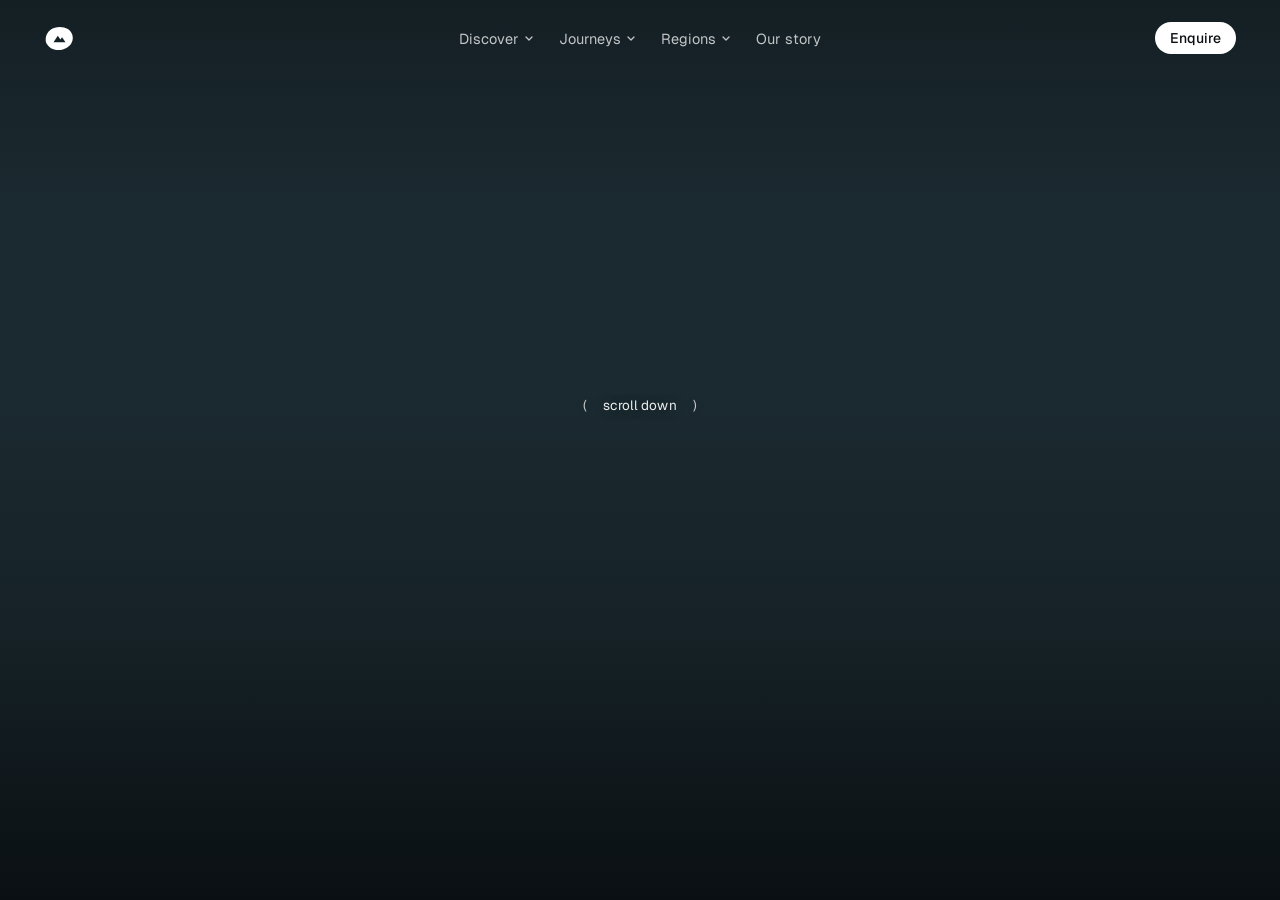
==== index.html @ 32e20124 "feat: add standalone Halden hero section index.html" ====
<!DOCTYPE html>
<html lang="en">
<head>
  <meta charset="UTF-8">
  <meta name="viewport" content="width=device-width, initial-scale=1.0">
  <title>Halden — Expeditions to the edge</title>
  <link rel="preconnect" href="https://fonts.googleapis.com">
  <link rel="preconnect" href="https://fonts.gstatic.com" crossorigin>
  <link href="https://fonts.googleapis.com/css2?family=Geist:wght@400;500&display=swap" rel="stylesheet">
  <style>
    /* CSS Custom Properties */
    :root {
      --ink: #0b1013;
      --panel: rgba(14, 19, 23, 0.84);
      --line: rgba(255, 255, 255, 0.08);
      --hover: rgba(255, 255, 255, 0.065);
      --text: #ffffff;
      --soft: rgba(255, 255, 255, 0.74);
      --muted: rgba(255, 255, 255, 0.60);
      --ease: cubic-bezier(0.22, 1, 0.36, 1);
      --morph: 0.5s;
    }

    /* Reset */
    * {
      box-sizing: border-box;
    }
    html, body {
      margin: 0;
      padding: 0;
      background: var(--ink);
      color: var(--text);
      font-family: "Geist", "Inter", system-ui, sans-serif;
      -webkit-font-smoothing: antialiased;
    }
    a {
      color: inherit;
      text-decoration: none;
    }
    button {
      background: none;
      border: none;
      padding: 0;
      font: inherit;
      color: inherit;
      cursor: pointer;
    }
    img {
      display: block;
    }
    ul {
      list-style: none;
      margin: 0;
      padding: 0;
    }

    :focus-visible {
      outline: 2px solid #fff;
      outline-offset: 3px;
      border-radius: 6px;
    }

    /* Hero Section */
    .hero {
      position: relative;
      height: 100vh;
      height: 100svh;
      min-height: 560px;
      overflow: hidden;
      isolation: isolate;
    }

    .hero-bg {
      position: absolute;
      inset: 0;
      z-index: -2;
      background: #1b2a30 url("https://d8j0ntlcm91z4.cloudfront.net/user_38xzZboKViGWJOttwIXH07lWA1P/hf_20260928_144652_9eaf1d6a-3e8d-4460-bd5b-0ec7221685a0.png") center 45% / cover no-repeat;
      animation: heroIn 2.4s var(--ease) both;
    }

    @keyframes heroIn {
      from {
        transform: scale(1.08);
        filter: brightness(0.6);
      }
      to {
        transform: scale(1);
        filter: brightness(1);
      }
    }

    .hero::after {
      content: "";
      position: absolute;
      inset: 0;
      z-index: -1;
      pointer-events: none;
      background: 
        linear-gradient(to bottom, rgba(6,10,12,0.35) 0%, rgba(6,10,12,0) 22%),
        linear-gradient(to top, rgba(6,9,11,0.8) 0%, rgba(6,9,11,0.25) 30%, rgba(6,9,11,0) 55%);
    }

    .scroll-cue {
      position: absolute;
      left: 50%;
      top: 44%;
      transform: translateX(-50%);
      display: flex;
      align-items: center;
      gap: 16px;
      font-size: 13.5px;
      letter-spacing: 0.01em;
      color: rgba(255, 255, 255, 0.92);
      text-shadow: 0 1px 12px rgba(0, 0, 0, 0.35);
      animation: fadeUp 1s var(--ease) 0.9s both;
    }

    .scroll-cue span:first-child,
    .scroll-cue span:last-child {
      opacity: 0.8;
    }

    @keyframes fadeUp {
      from {
        opacity: 0;
        transform: translate(-50%, 10px);
      }
      to {
        opacity: 1;
        transform: translate(-50%, 0);
      }
    }

    /* Header Bar */
    .header {
      position: absolute;
      top: 0;
      left: 0;
      right: 0;
      z-index: 20;
    }

    .bar {
      height: 76px;
      padding: 0 clamp(20px, 3.4vw, 52px);
      display: grid;
      grid-template-columns: 1fr auto 1fr;
      align-items: center;
    }

    .logo {
      width: 30px;
      height: 26px;
      display: inline-flex;
      align-items: center;
      justify-content: center;
      justify-self: start;
      animation: fadeDown 0.9s var(--ease) 0.35s backwards;
    }

    .desktop-nav {
      animation: fadeIn 0.9s ease 0.45s backwards;
    }

    .actions {
      justify-self: end;
      display: flex;
      align-items: center;
      gap: 10px;
      animation: fadeDown 0.9s var(--ease) 0.55s backwards;
    }

    @keyframes fadeDown {
      from {
        opacity: 0;
        transform: translateY(-8px);
      }
      to {
        opacity: 1;
        transform: translateY(0);
      }
    }

    @keyframes fadeIn {
      from {
        opacity: 0;
      }
      to {
        opacity: 1;
      }
    }

    /* Nav Links */
    .links {
      display: flex;
      align-items: center;
      gap: 26px;
    }

    .trigger,
    .plain-link {
      display: inline-flex;
      align-items: center;
      gap: 6px;
      padding: 8px 0;
      font-size: 14.5px;
      color: var(--soft);
      transition: color 0.25s ease;
    }

    .trigger:hover,
    .trigger[aria-expanded="true"],
    .plain-link:hover {
      color: #fff;
    }

    .chevron {
      display: inline-block;
      width: 8px;
      height: 5px;
      transition: transform 0.35s var(--ease);
    }

    .trigger[aria-expanded="true"] .chevron {
      transform: rotate(180deg);
    }

    .cta {
      display: inline-flex;
      align-items: center;
      justify-content: center;
      height: 32px;
      padding: 0 15px;
      border-radius: 999px;
      background: #fff;
      color: #0b0f12;
      font-size: 14px;
      font-weight: 500;
      transition: background 0.25s ease, transform 0.25s ease;
    }

    .cta:hover {
      background: #e9eef0;
      transform: translateY(-1px);
    }

    /* Morphing Dropdown Container */
    .dd {
      --x: 0px;
      --w: 400px;
      --h: 300px;
      --s: 0.97;
      position: absolute;
      top: 64px;
      left: 0;
      width: var(--w);
      height: var(--h);
      transform: translateX(var(--x)) scale(var(--s));
      transform-origin: 50% 0;
      opacity: 0;
      pointer-events: none;
      border-radius: 16px;
      background: var(--panel);
      border: 1px solid var(--line);
      box-shadow: 0 30px 70px -25px rgba(0,0,0,0.65), 0 2px 10px rgba(0,0,0,0.2);
      backdrop-filter: blur(22px) saturate(140%);
      -webkit-backdrop-filter: blur(22px) saturate(140%);
      overflow: hidden;
      transition: transform var(--morph) var(--ease), width var(--morph) var(--ease), height var(--morph) var(--ease), opacity 0.3s ease;
    }

    .dd.open {
      --s: 1;
      opacity: 1;
      pointer-events: auto;
    }

    .dd.instant {
      transition: opacity 0.3s ease, transform var(--morph) var(--ease);
    }

    .dd.instant.snap {
      transition: none !important;
    }

    /* Content Panels */
    .panel {
      position: absolute;
      top: 0;
      left: 0;
      opacity: 0;
      visibility: hidden;
      filter: blur(8px);
      transform: translateX(0);
      transition: opacity 0.26s ease, transform var(--morph) var(--ease), filter 0.4s ease, visibility 0s linear var(--morph);
    }

    .panel[data-state="exit-left"] {
      transform: translateX(-56px);
    }

    .panel[data-state="exit-right"] {
      transform: translateX(56px);
    }

    .panel[data-state="active"] {
      opacity: 1;
      visibility: visible;
      filter: blur(0);
      transform: translateX(0);
      transition: opacity 0.36s ease 0.06s, transform var(--morph) var(--ease), filter 0.45s ease 0.04s, visibility 0s;
    }

    .panel.snap {
      transition: none !important;
    }

    /* Panel A: Discover */
    #p-discover {
      width: 664px;
      height: 358px;
      display: grid;
      grid-template-columns: 236px 1fr;
    }

    .d-list {
      display: flex;
      flex-direction: column;
      padding: 8px;
      gap: 2px;
    }

    .d-item {
      flex: 1;
      display: flex;
      flex-direction: column;
      justify-content: center;
      padding: 0 12px;
      border-radius: 10px;
      transition: background 0.3s ease;
    }

    .d-item.is-active {
      background: var(--hover);
    }

    .d-item strong {
      display: block;
      font-size: 15px;
      font-weight: 500;
      margin-bottom: 4px;
      color: #fff;
    }

    .d-item span {
      display: block;
      font-size: 13px;
      line-height: 1.42;
      color: var(--muted);
    }

    .d-media {
      position: relative;
      overflow: hidden;
      border-radius: 0 15px 15px 0;
    }

    .d-media::before {
      content: "";
      position: absolute;
      top: 0;
      bottom: 0;
      left: 0;
      width: 70px;
      background: linear-gradient(to right, rgba(14,19,23,0.55), rgba(14,19,23,0));
      z-index: 2;
      pointer-events: none;
    }

    .d-media img {
      position: absolute;
      inset: 0;
      width: 100%;
      height: 100%;
      object-fit: cover;
      opacity: 0;
      transform: scale(1.06);
      filter: blur(10px);
      transition: opacity 0.6s ease, transform 0.9s var(--ease), filter 0.6s ease;
    }

    .d-media img.is-active {
      opacity: 1;
      transform: scale(1);
      filter: blur(0);
      z-index: 1;
    }

    /* Panel B: Journeys */
    #p-journeys {
      width: 446px;
      height: 308px;
      padding: 7px;
      display: grid;
      grid-template-columns: 1fr 1fr;
      gap: 7px;
    }

    .card {
      position: relative;
      overflow: hidden;
      border-radius: 10px;
      display: flex;
      flex-direction: column;
      justify-content: flex-end;
      padding: 14px;
      isolation: isolate;
    }

    .card-img {
      position: absolute;
      inset: 0;
      width: 100%;
      height: 100%;
      object-fit: cover;
      z-index: -2;
      transition: transform 0.9s var(--ease), filter 0.5s ease;
    }

    .card:hover .card-img,
    .card:focus-visible .card-img {
      transform: scale(1.05);
      filter: brightness(1.08);
    }

    .card::after {
      content: "";
      position: absolute;
      inset: 0;
      z-index: -1;
      background: linear-gradient(to top, rgba(8,11,13,0.88) 0%, rgba(8,11,13,0.35) 38%, rgba(8,11,13,0) 60%);
    }

    .card strong {
      display: block;
      font-size: 15.5px;
      font-weight: 500;
      margin-bottom: 5px;
      color: #fff;
    }

    .card span {
      display: block;
      font-size: 13px;
      line-height: 1.42;
      color: var(--muted);
    }

    /* Panel C: Regions */
    #p-regions {
      width: 232px;
      height: 218px;
      padding: 8px;
      display: flex;
      flex-direction: column;
      gap: 2px;
    }

    .r-link {
      flex: 1;
      display: flex;
      align-items: center;
      padding: 0 12px;
      border-radius: 9px;
      font-size: 15px;
      color: #fff;
      transition: background 0.25s ease;
    }

    .r-link:hover,
    .r-link:focus-visible {
      background: var(--hover);
    }

    /* Mobile Menu Button & Sheet */
    .menu-btn {
      display: none;
      align-items: center;
      justify-content: center;
      width: 36px;
      height: 32px;
      border-radius: 999px;
      background: rgba(255, 255, 255, 0.12);
      backdrop-filter: blur(10px);
      -webkit-backdrop-filter: blur(10px);
    }

    .sheet {
      display: none;
      position: absolute;
      top: 68px;
      left: 12px;
      right: 12px;
      padding: 10px;
      border-radius: 16px;
      background: var(--panel);
      border: 1px solid var(--line);
      backdrop-filter: blur(22px) saturate(140%);
      -webkit-backdrop-filter: blur(22px) saturate(140%);
      max-height: calc(100svh - 90px);
      overflow: auto;
      opacity: 0;
      visibility: hidden;
      transform: translateY(-6px) scale(0.98);
      transform-origin: 50% 0;
      transition: opacity 0.3s ease, transform 0.45s var(--ease), visibility 0s linear 0.45s;
    }

    .sheet.open {
      opacity: 1;
      visibility: visible;
      transform: none;
      transition: opacity 0.3s ease, transform 0.45s var(--ease), visibility 0s;
    }

    .sheet h3 {
      font-size: 12px;
      font-weight: 500;
      letter-spacing: 0.06em;
      text-transform: uppercase;
      color: var(--muted);
      margin: 10px 12px 6px;
    }

    .sheet a {
      display: block;
      padding: 10px 12px;
      border-radius: 9px;
      font-size: 15px;
      color: #fff;
      transition: background 0.25s ease;
    }

    .sheet a:hover,
    .sheet a:focus-visible {
      background: var(--hover);
    }

    /* Responsive Rules */
    @media (max-width: 860px) {
      .bar {
        grid-template-columns: 1fr auto;
      }
      .desktop-nav {
        display: none;
      }
      .menu-btn {
        display: inline-flex;
      }
      .sheet {
        display: block;
      }
    }

    /* Reduced Motion */
    @media (prefers-reduced-motion: reduce) {
      :root {
        --morph: 0.01s;
      }
      *, ::before, ::after {
        animation-duration: 0.01s !important;
        animation-delay: 0s !important;
        transition-duration: 0.01s !important;
        transition-delay: 0s !important;
      }
      .panel,
      .d-media img {
        filter: none !important;
      }
    }
  </style>
</head>
<body>
  <section class="hero" aria-label="Halden expeditions">
    <div class="hero-bg" role="img" aria-label="A turquoise glacial river winding through a volcanic valley toward snow-capped mountains"></div>
    <div class="scroll-cue" aria-hidden="true">
      <span>(</span><span>scroll down</span><span>)</span>
    </div>

    <header class="header" id="header">
      <div class="bar">
        <a class="logo" href="#" aria-label="Halden home">
          <svg width="30" height="26" viewBox="0 0 30 26" fill="none" xmlns="http://www.w3.org/2000/svg">
            <path fill-rule="evenodd" clip-rule="evenodd" d="M3.2 19.6C.4 15.8 1.3 8.6 6.6 4.7 11.3 1.2 18.9.9 23.9 4.1c4.7 3 6.3 9 3.6 13.9-2.9 5.3-9.4 7.7-15.4 7-3.8-.4-6.9-2.4-8.9-5.4ZM9.5 17.2l4.3-6.4 2.6 3.6 1.7-2.2 3.4 5z" fill="#ffffff"/>
          </svg>
        </a>

        <nav class="desktop-nav" id="nav" aria-label="Main">
          <ul class="links">
            <li>
              <button class="trigger" data-menu="discover" aria-expanded="false">
                Discover
                <svg class="chevron" width="8" height="5" viewBox="0 0 8 5" aria-hidden="true">
                  <path d="M1 1l3 3 3-3" stroke="currentColor" stroke-width="1.3" stroke-linecap="round" stroke-linejoin="round" fill="none"/>
                </svg>
              </button>
            </li>
            <li>
              <button class="trigger" data-menu="journeys" aria-expanded="false">
                Journeys
                <svg class="chevron" width="8" height="5" viewBox="0 0 8 5" aria-hidden="true">
                  <path d="M1 1l3 3 3-3" stroke="currentColor" stroke-width="1.3" stroke-linecap="round" stroke-linejoin="round" fill="none"/>
                </svg>
              </button>
            </li>
            <li>
              <button class="trigger" data-menu="regions" aria-expanded="false">
                Regions
                <svg class="chevron" width="8" height="5" viewBox="0 0 8 5" aria-hidden="true">
                  <path d="M1 1l3 3 3-3" stroke="currentColor" stroke-width="1.3" stroke-linecap="round" stroke-linejoin="round" fill="none"/>
                </svg>
              </button>
            </li>
            <li>
              <a class="plain-link" id="story-link" href="#story">Our story</a>
            </li>
          </ul>

          <!-- Morphing Dropdown Container -->
          <div class="dd" id="dd">
            <!-- Panel A: Discover -->
            <div class="panel" id="p-discover" data-panel="discover">
              <div class="d-list">
                <a class="d-item is-active" href="#glaciers" data-img="0">
                  <strong>Glaciers</strong>
                  <span>Ancient ice fields carved into blue crevasses.</span>
                </a>
                <a class="d-item" href="#volcanoes" data-img="1">
                  <strong>Volcanoes</strong>
                  <span>Walk the rim where the earth is still forming.</span>
                </a>
                <a class="d-item" href="#dunes" data-img="2">
                  <strong>Dunes</strong>
                  <span>Sand seas shaped by wind and long shadows.</span>
                </a>
                <a class="d-item" href="#islands" data-img="3">
                  <strong>Islands</strong>
                  <span>Remote shores where the ocean sets the pace.</span>
                </a>
              </div>
              <div class="d-media" aria-hidden="true">
                <img class="is-active" src="https://d8j0ntlcm91z4.cloudfront.net/user_38xzZboKViGWJOttwIXH07lWA1P/hf_20260928_051509_384c49d8-b37c-49a7-9180-a06ad914ec24.png" alt="">
                <img src="https://d8j0ntlcm91z4.cloudfront.net/user_38xzZboKViGWJOttwIXH07lWA1P/hf_20260928_051509_bf51abc3-090e-459f-8066-8f0cdd0c36b9.png" alt="">
                <img src="https://d8j0ntlcm91z4.cloudfront.net/user_38xzZboKViGWJOttwIXH07lWA1P/hf_20260928_051509_c4fa86ad-842a-41c9-8cff-a70068ac1aa3.png" alt="">
                <img src="https://d8j0ntlcm91z4.cloudfront.net/user_38xzZboKViGWJOttwIXH07lWA1P/hf_20260928_051511_ab19ff38-a140-442d-b2e7-82e3431bf3b6.png" alt="">
              </div>
            </div>

            <!-- Panel B: Journeys -->
            <div class="panel" id="p-journeys" data-panel="journeys">
              <a class="card" href="#treks">
                <img class="card-img" src="https://d8j0ntlcm91z4.cloudfront.net/user_38xzZboKViGWJOttwIXH07lWA1P/hf_20260928_051510_400ed870-8ffb-4030-b267-2b003780a5e3.png" alt="">
                <strong>Small Group Treks</strong>
                <span>Six travellers, one guide, no crowds.</span>
              </a>
              <a class="card" href="#solo">
                <img class="card-img" src="https://d8j0ntlcm91z4.cloudfront.net/user_38xzZboKViGWJOttwIXH07lWA1P/hf_20260928_051510_3d88d3aa-ac8a-4e80-b70b-0da5523138cf.png" alt="">
                <strong>Solo Expeditions</strong>
                <span>Planned end to end around your pace.</span>
              </a>
            </div>

            <!-- Panel C: Regions -->
            <div class="panel" id="p-regions" data-panel="regions">
              <a class="r-link" href="#nordics">The Nordics</a>
              <a class="r-link" href="#patagonia">Patagonia</a>
              <a class="r-link" href="#himalaya">Himalaya</a>
              <a class="r-link" href="#oceania">Oceania</a>
            </div>
          </div>
        </nav>

        <div class="actions">
          <a class="cta" href="#contact">Enquire</a>
          <button class="menu-btn" id="menu-btn" aria-label="Open menu" aria-expanded="false">
            <svg width="16" height="16" viewBox="0 0 16 16" fill="none" aria-hidden="true">
              <path d="M2 5.5h12M2 10.5h12" stroke="#ffffff" stroke-width="1.5" stroke-linecap="round"/>
            </svg>
          </button>
        </div>
      </div>

      <!-- Mobile Sheet -->
      <div class="sheet" id="sheet">
        <h3>Discover</h3>
        <a href="#glaciers">Glaciers</a>
        <a href="#volcanoes">Volcanoes</a>
        <a href="#dunes">Dunes</a>
        <a href="#islands">Islands</a>

        <h3>Journeys</h3>
        <a href="#treks">Small Group Treks</a>
        <a href="#solo">Solo Expeditions</a>

        <h3>Regions</h3>
        <a href="#nordics">The Nordics</a>
        <a href="#patagonia">Patagonia</a>
        <a href="#himalaya">Himalaya</a>
        <a href="#oceania">Oceania</a>

        <h3>Halden</h3>
        <a href="#story">Our story</a>
      </div>
    </header>
  </section>

  <script>
    (() => {
      const MENUS = ['discover', 'journeys', 'regions'];
      const PAD = 20;

      const header = document.getElementById('header');
      const nav = document.getElementById('nav');
      const dd = document.getElementById('dd');
      const storyLink = document.getElementById('story-link');
      const menuBtn = document.getElementById('menu-btn');
      const sheet = document.getElementById('sheet');
      const triggers = Array.from(document.querySelectorAll('.trigger'));
      const panels = Array.from(document.querySelectorAll('.panel'));

      let current = null;
      let closeTimer = null;

      function place(id) {
        const panel = document.getElementById('p-' + id);
        const trigger = document.querySelector('[data-menu="' + id + '"]');
        if (!panel || !trigger) return;

        const panelWidth = panel.offsetWidth;
        const panelHeight = panel.offsetHeight;

        const triggerRect = trigger.getBoundingClientRect();
        const headerRect = header.getBoundingClientRect();

        const rawX = triggerRect.left - PAD;
        const clampedX = Math.max(headerRect.left + 12, Math.min(rawX, headerRect.right - panelWidth - 12));
        const offsetParentLeft = (dd.offsetParent || header).getBoundingClientRect().left;
        const finalX = clampedX - offsetParentLeft;

        dd.style.setProperty('--x', `${finalX}px`);
        dd.style.setProperty('--w', `${panelWidth}px`);
        dd.style.setProperty('--h', `${panelHeight}px`);
      }

      function open(id) {
        clearTimeout(closeTimer);
        if (id === current) return;

        const newIndex = MENUS.indexOf(id);
        const newPanel = document.getElementById('p-' + id);
        const newTrigger = document.querySelector('[data-menu="' + id + '"]');

        if (!newPanel || !newTrigger) return;

        if (current === null) {
          // FIRST OPEN
          dd.classList.add('instant', 'snap');
          panels.forEach(p => {
            p.classList.add('snap');
            p.removeAttribute('data-state');
          });
          place(id);
          void dd.offsetWidth; // force reflow
          dd.classList.remove('snap');
          panels.forEach(p => p.classList.remove('snap'));
          dd.classList.add('open');
          requestAnimationFrame(() => {
            dd.classList.remove('instant');
          });
        } else {
          // SWITCH
          const currentIndex = MENUS.indexOf(current);
          const dir = newIndex > currentIndex ? 1 : -1;
          const oldPanel = document.getElementById('p-' + current);

          if (oldPanel) {
            oldPanel.setAttribute('data-state', dir > 0 ? 'exit-left' : 'exit-right');
          }

          newPanel.classList.add('snap');
          newPanel.setAttribute('data-state', dir > 0 ? 'exit-right' : 'exit-left');
          void newPanel.offsetWidth; // force reflow
          newPanel.classList.remove('snap');
          place(id);
        }

        newPanel.setAttribute('data-state', 'active');
        triggers.forEach(t => {
          t.setAttribute('aria-expanded', t === newTrigger ? 'true' : 'false');
        });
        current = id;
      }

      function close() {
        dd.classList.remove('open');
        if (current) {
          const currentPanel = document.getElementById('p-' + current);
          if (currentPanel) {
            currentPanel.removeAttribute('data-state');
          }
        }
        triggers.forEach(t => t.setAttribute('aria-expanded', 'false'));
        current = null;
      }

      function scheduleClose(ms = 140) {
        clearTimeout(closeTimer);
        closeTimer = setTimeout(close, ms);
      }

      // Desktop Nav Events
      triggers.forEach(trigger => {
        const menu = trigger.getAttribute('data-menu');
        trigger.addEventListener('pointerenter', (e) => {
          if (e.pointerType === 'mouse') open(menu);
        });
        trigger.addEventListener('click', () => {
          if (current === menu) {
            close();
          } else {
            open(menu);
          }
        });
      });

      if (storyLink) {
        storyLink.addEventListener('pointerenter', (e) => {
          if (e.pointerType === 'mouse') scheduleClose(60);
        });
      }

      if (nav) {
        nav.addEventListener('pointerenter', () => {
          clearTimeout(closeTimer);
        });
        nav.addEventListener('pointerleave', (e) => {
          if (e.pointerType === 'mouse') scheduleClose(140);
        });
        nav.addEventListener('focusout', (e) => {
          if (!nav.contains(e.relatedTarget)) {
            scheduleClose(0);
          }
        });
      }

      document.addEventListener('keydown', (e) => {
        if (e.key === 'Escape') {
          if (current) {
            const activeTrigger = document.querySelector('[data-menu="' + current + '"]');
            close();
            if (activeTrigger) activeTrigger.focus();
          }
          if (sheet && sheet.classList.contains('open')) {
            sheet.classList.remove('open');
            if (menuBtn) menuBtn.setAttribute('aria-expanded', 'false');
          }
        }
      });

      document.addEventListener('pointerdown', (e) => {
        if (nav && !nav.contains(e.target) && menuBtn && !menuBtn.contains(e.target)) {
          close();
        }
      });

      window.addEventListener('resize', () => {
        if (current) place(current);
      });

      // Panel A: Discover preview image switching
      const dItems = document.querySelectorAll('.d-item');
      const dImgs = document.querySelectorAll('.d-media img');
      dItems.forEach(item => {
        const activate = () => {
          const imgIdx = item.getAttribute('data-img');
          dItems.forEach(i => i.classList.toggle('is-active', i === item));
          dImgs.forEach((img, idx) => img.classList.toggle('is-active', idx.toString() === imgIdx));
        };
        item.addEventListener('pointerenter', activate);
        item.addEventListener('focus', activate);
      });

      // Mobile sheet behavior
      if (menuBtn && sheet) {
        menuBtn.addEventListener('click', () => {
          const isOpen = sheet.classList.toggle('open');
          menuBtn.setAttribute('aria-expanded', isOpen ? 'true' : 'false');
        });

        sheet.querySelectorAll('a').forEach(link => {
          link.addEventListener('click', () => {
            sheet.classList.remove('open');
            menuBtn.setAttribute('aria-expanded', 'false');
          });
        });
      }
    })();
  </script>
</body>
</html>
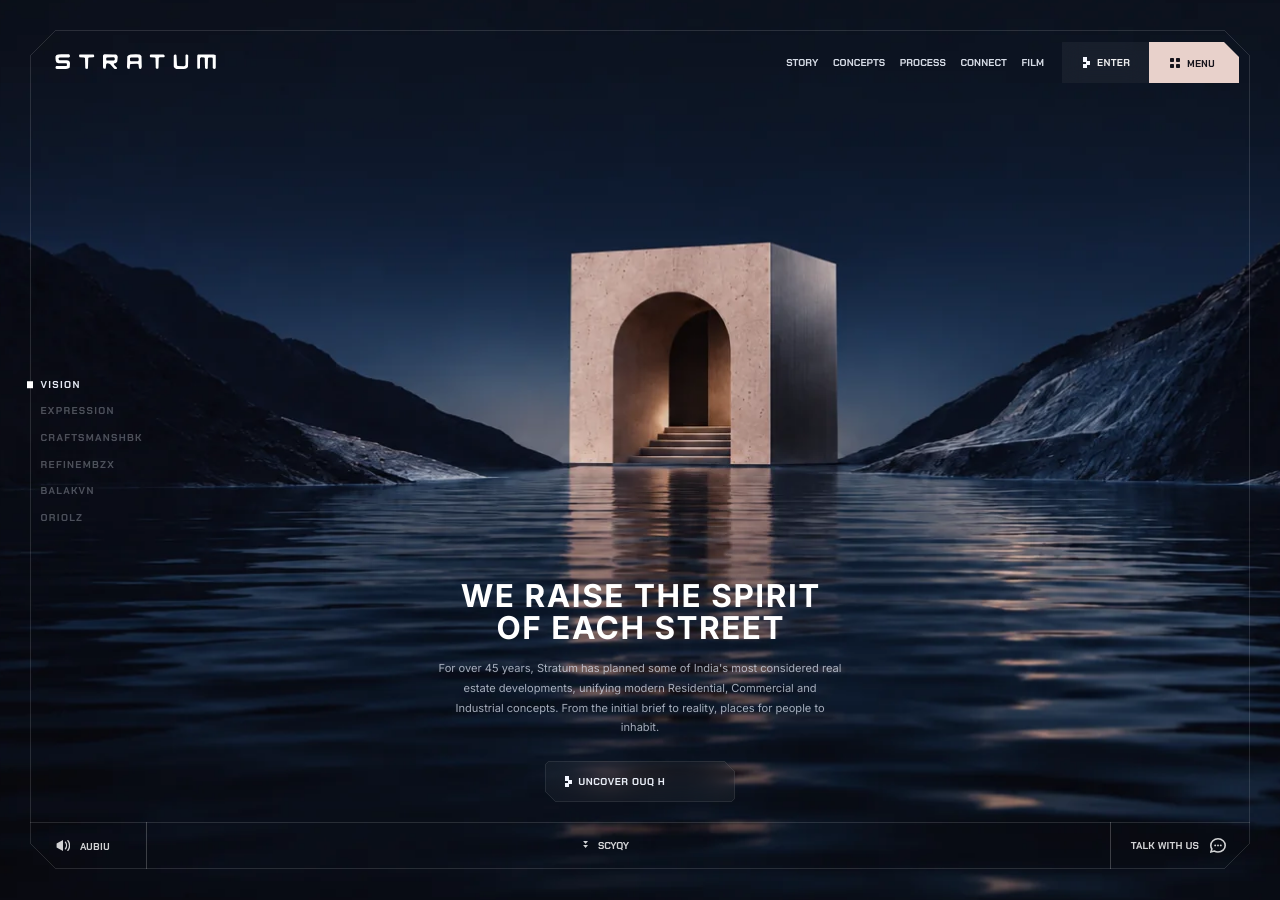
==== commit db679a7f: "feat: recreate Stratum real-estate hero page with exact assets and byte-for-byte index.html" ====
--- a/index.html
+++ b/index.html
@@ -1,910 +1,765 @@
 <!DOCTYPE html>
 <html lang="en">
 <head>
-  <meta charset="UTF-8">
-  <meta name="viewport" content="width=device-width, initial-scale=1.0">
-  <title>Halden — Expeditions to the edge</title>
-  <link rel="preconnect" href="https://fonts.googleapis.com">
-  <link rel="preconnect" href="https://fonts.gstatic.com" crossorigin>
-  <link href="https://fonts.googleapis.com/css2?family=Geist:wght@400;500&display=swap" rel="stylesheet">
-  <style>
-    /* CSS Custom Properties */
-    :root {
-      --ink: #0b1013;
-      --panel: rgba(14, 19, 23, 0.84);
-      --line: rgba(255, 255, 255, 0.08);
-      --hover: rgba(255, 255, 255, 0.065);
-      --text: #ffffff;
-      --soft: rgba(255, 255, 255, 0.74);
-      --muted: rgba(255, 255, 255, 0.60);
-      --ease: cubic-bezier(0.22, 1, 0.36, 1);
-      --morph: 0.5s;
-    }
-
-    /* Reset */
-    * {
-      box-sizing: border-box;
-    }
-    html, body {
-      margin: 0;
-      padding: 0;
-      background: var(--ink);
-      color: var(--text);
-      font-family: "Geist", "Inter", system-ui, sans-serif;
-      -webkit-font-smoothing: antialiased;
-    }
-    a {
-      color: inherit;
-      text-decoration: none;
-    }
-    button {
-      background: none;
-      border: none;
-      padding: 0;
-      font: inherit;
-      color: inherit;
-      cursor: pointer;
-    }
-    img {
-      display: block;
-    }
-    ul {
-      list-style: none;
-      margin: 0;
-      padding: 0;
-    }
-
-    :focus-visible {
-      outline: 2px solid #fff;
-      outline-offset: 3px;
-      border-radius: 6px;
-    }
-
-    /* Hero Section */
-    .hero {
-      position: relative;
-      height: 100vh;
-      height: 100svh;
-      min-height: 560px;
-      overflow: hidden;
-      isolation: isolate;
-    }
-
-    .hero-bg {
-      position: absolute;
-      inset: 0;
-      z-index: -2;
-      background: #1b2a30 url("https://d8j0ntlcm91z4.cloudfront.net/user_38xzZboKViGWJOttwIXH07lWA1P/hf_20260928_144652_9eaf1d6a-3e8d-4460-bd5b-0ec7221685a0.png") center 45% / cover no-repeat;
-      animation: heroIn 2.4s var(--ease) both;
-    }
-
-    @keyframes heroIn {
-      from {
-        transform: scale(1.08);
-        filter: brightness(0.6);
-      }
-      to {
-        transform: scale(1);
-        filter: brightness(1);
-      }
-    }
-
-    .hero::after {
-      content: "";
-      position: absolute;
-      inset: 0;
-      z-index: -1;
-      pointer-events: none;
-      background: 
-        linear-gradient(to bottom, rgba(6,10,12,0.35) 0%, rgba(6,10,12,0) 22%),
-        linear-gradient(to top, rgba(6,9,11,0.8) 0%, rgba(6,9,11,0.25) 30%, rgba(6,9,11,0) 55%);
-    }
-
-    .scroll-cue {
-      position: absolute;
-      left: 50%;
-      top: 44%;
-      transform: translateX(-50%);
-      display: flex;
-      align-items: center;
-      gap: 16px;
-      font-size: 13.5px;
-      letter-spacing: 0.01em;
-      color: rgba(255, 255, 255, 0.92);
-      text-shadow: 0 1px 12px rgba(0, 0, 0, 0.35);
-      animation: fadeUp 1s var(--ease) 0.9s both;
-    }
-
-    .scroll-cue span:first-child,
-    .scroll-cue span:last-child {
-      opacity: 0.8;
-    }
-
-    @keyframes fadeUp {
-      from {
-        opacity: 0;
-        transform: translate(-50%, 10px);
-      }
-      to {
-        opacity: 1;
-        transform: translate(-50%, 0);
-      }
-    }
-
-    /* Header Bar */
-    .header {
-      position: absolute;
-      top: 0;
-      left: 0;
-      right: 0;
-      z-index: 20;
-    }
-
-    .bar {
-      height: 76px;
-      padding: 0 clamp(20px, 3.4vw, 52px);
-      display: grid;
-      grid-template-columns: 1fr auto 1fr;
-      align-items: center;
-    }
-
-    .logo {
-      width: 30px;
-      height: 26px;
-      display: inline-flex;
-      align-items: center;
-      justify-content: center;
-      justify-self: start;
-      animation: fadeDown 0.9s var(--ease) 0.35s backwards;
-    }
-
-    .desktop-nav {
-      animation: fadeIn 0.9s ease 0.45s backwards;
-    }
-
-    .actions {
-      justify-self: end;
-      display: flex;
-      align-items: center;
-      gap: 10px;
-      animation: fadeDown 0.9s var(--ease) 0.55s backwards;
-    }
-
-    @keyframes fadeDown {
-      from {
-        opacity: 0;
-        transform: translateY(-8px);
-      }
-      to {
-        opacity: 1;
-        transform: translateY(0);
-      }
-    }
-
-    @keyframes fadeIn {
-      from {
-        opacity: 0;
-      }
-      to {
-        opacity: 1;
-      }
-    }
-
-    /* Nav Links */
-    .links {
-      display: flex;
-      align-items: center;
-      gap: 26px;
-    }
-
-    .trigger,
-    .plain-link {
-      display: inline-flex;
-      align-items: center;
-      gap: 6px;
-      padding: 8px 0;
-      font-size: 14.5px;
-      color: var(--soft);
-      transition: color 0.25s ease;
-    }
-
-    .trigger:hover,
-    .trigger[aria-expanded="true"],
-    .plain-link:hover {
-      color: #fff;
-    }
-
-    .chevron {
-      display: inline-block;
-      width: 8px;
-      height: 5px;
-      transition: transform 0.35s var(--ease);
-    }
-
-    .trigger[aria-expanded="true"] .chevron {
-      transform: rotate(180deg);
-    }
-
-    .cta {
-      display: inline-flex;
-      align-items: center;
-      justify-content: center;
-      height: 32px;
-      padding: 0 15px;
-      border-radius: 999px;
-      background: #fff;
-      color: #0b0f12;
-      font-size: 14px;
-      font-weight: 500;
-      transition: background 0.25s ease, transform 0.25s ease;
-    }
-
-    .cta:hover {
-      background: #e9eef0;
-      transform: translateY(-1px);
-    }
-
-    /* Morphing Dropdown Container */
-    .dd {
-      --x: 0px;
-      --w: 400px;
-      --h: 300px;
-      --s: 0.97;
-      position: absolute;
-      top: 64px;
-      left: 0;
-      width: var(--w);
-      height: var(--h);
-      transform: translateX(var(--x)) scale(var(--s));
-      transform-origin: 50% 0;
-      opacity: 0;
-      pointer-events: none;
-      border-radius: 16px;
-      background: var(--panel);
-      border: 1px solid var(--line);
-      box-shadow: 0 30px 70px -25px rgba(0,0,0,0.65), 0 2px 10px rgba(0,0,0,0.2);
-      backdrop-filter: blur(22px) saturate(140%);
-      -webkit-backdrop-filter: blur(22px) saturate(140%);
-      overflow: hidden;
-      transition: transform var(--morph) var(--ease), width var(--morph) var(--ease), height var(--morph) var(--ease), opacity 0.3s ease;
-    }
-
-    .dd.open {
-      --s: 1;
-      opacity: 1;
-      pointer-events: auto;
-    }
-
-    .dd.instant {
-      transition: opacity 0.3s ease, transform var(--morph) var(--ease);
-    }
-
-    .dd.instant.snap {
-      transition: none !important;
-    }
-
-    /* Content Panels */
-    .panel {
-      position: absolute;
-      top: 0;
-      left: 0;
-      opacity: 0;
-      visibility: hidden;
-      filter: blur(8px);
-      transform: translateX(0);
-      transition: opacity 0.26s ease, transform var(--morph) var(--ease), filter 0.4s ease, visibility 0s linear var(--morph);
-    }
-
-    .panel[data-state="exit-left"] {
-      transform: translateX(-56px);
-    }
-
-    .panel[data-state="exit-right"] {
-      transform: translateX(56px);
-    }
-
-    .panel[data-state="active"] {
-      opacity: 1;
-      visibility: visible;
-      filter: blur(0);
-      transform: translateX(0);
-      transition: opacity 0.36s ease 0.06s, transform var(--morph) var(--ease), filter 0.45s ease 0.04s, visibility 0s;
-    }
-
-    .panel.snap {
-      transition: none !important;
-    }
-
-    /* Panel A: Discover */
-    #p-discover {
-      width: 664px;
-      height: 358px;
-      display: grid;
-      grid-template-columns: 236px 1fr;
-    }
-
-    .d-list {
-      display: flex;
-      flex-direction: column;
-      padding: 8px;
-      gap: 2px;
-    }
-
-    .d-item {
-      flex: 1;
-      display: flex;
-      flex-direction: column;
-      justify-content: center;
-      padding: 0 12px;
-      border-radius: 10px;
-      transition: background 0.3s ease;
-    }
-
-    .d-item.is-active {
-      background: var(--hover);
-    }
-
-    .d-item strong {
-      display: block;
-      font-size: 15px;
-      font-weight: 500;
-      margin-bottom: 4px;
-      color: #fff;
-    }
-
-    .d-item span {
-      display: block;
-      font-size: 13px;
-      line-height: 1.42;
-      color: var(--muted);
-    }
-
-    .d-media {
-      position: relative;
-      overflow: hidden;
-      border-radius: 0 15px 15px 0;
-    }
-
-    .d-media::before {
-      content: "";
-      position: absolute;
-      top: 0;
-      bottom: 0;
-      left: 0;
-      width: 70px;
-      background: linear-gradient(to right, rgba(14,19,23,0.55), rgba(14,19,23,0));
-      z-index: 2;
-      pointer-events: none;
-    }
-
-    .d-media img {
-      position: absolute;
-      inset: 0;
-      width: 100%;
-      height: 100%;
-      object-fit: cover;
-      opacity: 0;
-      transform: scale(1.06);
-      filter: blur(10px);
-      transition: opacity 0.6s ease, transform 0.9s var(--ease), filter 0.6s ease;
-    }
-
-    .d-media img.is-active {
-      opacity: 1;
-      transform: scale(1);
-      filter: blur(0);
-      z-index: 1;
-    }
-
-    /* Panel B: Journeys */
-    #p-journeys {
-      width: 446px;
-      height: 308px;
-      padding: 7px;
-      display: grid;
-      grid-template-columns: 1fr 1fr;
-      gap: 7px;
-    }
-
-    .card {
-      position: relative;
-      overflow: hidden;
-      border-radius: 10px;
-      display: flex;
-      flex-direction: column;
-      justify-content: flex-end;
-      padding: 14px;
-      isolation: isolate;
-    }
-
-    .card-img {
-      position: absolute;
-      inset: 0;
-      width: 100%;
-      height: 100%;
-      object-fit: cover;
-      z-index: -2;
-      transition: transform 0.9s var(--ease), filter 0.5s ease;
-    }
-
-    .card:hover .card-img,
-    .card:focus-visible .card-img {
-      transform: scale(1.05);
-      filter: brightness(1.08);
-    }
-
-    .card::after {
-      content: "";
-      position: absolute;
-      inset: 0;
-      z-index: -1;
-      background: linear-gradient(to top, rgba(8,11,13,0.88) 0%, rgba(8,11,13,0.35) 38%, rgba(8,11,13,0) 60%);
-    }
-
-    .card strong {
-      display: block;
-      font-size: 15.5px;
-      font-weight: 500;
-      margin-bottom: 5px;
-      color: #fff;
-    }
-
-    .card span {
-      display: block;
-      font-size: 13px;
-      line-height: 1.42;
-      color: var(--muted);
-    }
-
-    /* Panel C: Regions */
-    #p-regions {
-      width: 232px;
-      height: 218px;
-      padding: 8px;
-      display: flex;
-      flex-direction: column;
-      gap: 2px;
-    }
-
-    .r-link {
-      flex: 1;
-      display: flex;
-      align-items: center;
-      padding: 0 12px;
-      border-radius: 9px;
-      font-size: 15px;
-      color: #fff;
-      transition: background 0.25s ease;
-    }
-
-    .r-link:hover,
-    .r-link:focus-visible {
-      background: var(--hover);
-    }
-
-    /* Mobile Menu Button & Sheet */
-    .menu-btn {
-      display: none;
-      align-items: center;
-      justify-content: center;
-      width: 36px;
-      height: 32px;
-      border-radius: 999px;
-      background: rgba(255, 255, 255, 0.12);
-      backdrop-filter: blur(10px);
-      -webkit-backdrop-filter: blur(10px);
-    }
-
-    .sheet {
-      display: none;
-      position: absolute;
-      top: 68px;
-      left: 12px;
-      right: 12px;
-      padding: 10px;
-      border-radius: 16px;
-      background: var(--panel);
-      border: 1px solid var(--line);
-      backdrop-filter: blur(22px) saturate(140%);
-      -webkit-backdrop-filter: blur(22px) saturate(140%);
-      max-height: calc(100svh - 90px);
-      overflow: auto;
-      opacity: 0;
-      visibility: hidden;
-      transform: translateY(-6px) scale(0.98);
-      transform-origin: 50% 0;
-      transition: opacity 0.3s ease, transform 0.45s var(--ease), visibility 0s linear 0.45s;
-    }
-
-    .sheet.open {
-      opacity: 1;
-      visibility: visible;
-      transform: none;
-      transition: opacity 0.3s ease, transform 0.45s var(--ease), visibility 0s;
-    }
-
-    .sheet h3 {
-      font-size: 12px;
-      font-weight: 500;
-      letter-spacing: 0.06em;
-      text-transform: uppercase;
-      color: var(--muted);
-      margin: 10px 12px 6px;
-    }
-
-    .sheet a {
-      display: block;
-      padding: 10px 12px;
-      border-radius: 9px;
-      font-size: 15px;
-      color: #fff;
-      transition: background 0.25s ease;
-    }
-
-    .sheet a:hover,
-    .sheet a:focus-visible {
-      background: var(--hover);
-    }
-
-    /* Responsive Rules */
-    @media (max-width: 860px) {
-      .bar {
-        grid-template-columns: 1fr auto;
-      }
-      .desktop-nav {
-        display: none;
-      }
-      .menu-btn {
-        display: inline-flex;
-      }
-      .sheet {
-        display: block;
-      }
-    }
-
-    /* Reduced Motion */
-    @media (prefers-reduced-motion: reduce) {
-      :root {
-        --morph: 0.01s;
-      }
-      *, ::before, ::after {
-        animation-duration: 0.01s !important;
-        animation-delay: 0s !important;
-        transition-duration: 0.01s !important;
-        transition-delay: 0s !important;
-      }
-      .panel,
-      .d-media img {
-        filter: none !important;
-      }
-    }
-  </style>
+<meta charset="utf-8">
+<meta name="viewport" content="width=device-width, initial-scale=1, viewport-fit=cover">
+<title>Stratum — We raise the spirit of each street</title>
+<script>if(!matchMedia("(prefers-reduced-motion: reduce)").matches){document.documentElement.className="anim";setTimeout(function(){document.documentElement.classList.remove("anim")},3200);}</script>
+<meta name="description" content="For over 45 years, Stratum has planned some of India's most considered real estate developments.">
+<style>
+/* ---------- embedded faces ---------- */
+@font-face{font-family:'Inter S';src:url(assets/fonts/inter-s-400.woff2) format('woff2');font-weight:400;font-style:normal;font-display:block}
+@font-face{font-family:'Inter S';src:url(assets/fonts/inter-s-700.woff2) format('woff2');font-weight:700;font-style:normal;font-display:block}
+@font-face{font-family:'Chakra S';src:url(assets/fonts/chakra-s-700.woff2) format('woff2');font-weight:700;font-style:normal;font-display:block}
+
+/* ---------- reference unit ----------
+   Every measurement below is a real pixel value read off the 1280x800 reference.
+   --u is the reference pixel: 1px at 1280x800, and it scales with the viewport,
+   so proportions are preserved while the chrome stays anchored to the real edges. */
+:root{
+  --u: clamp(0.68px, min(100vw / 1280, 100vh / 800), 1.72px);
+  --t: var(--u);   /* desktop: content and structure share one scale */
+  --u: clamp(0.68px, min(100vw / 1280, 100dvh / 800), 1.72px);
+  --line: rgba(255,255,255,.13);
+  --cream:#e8d1cb;
+  --ink:#15131b;
+  --hair: max(1px, calc(1 * var(--u)));
+  --nudge: calc(1 * var(--t));   /* Chrome centres these caps ~1px high */
+}
+*{box-sizing:border-box}
+html,body{height:100%}
+body{
+  margin:0;background:#04070d;overflow:hidden;
+  font-family:'Inter S',-apple-system,'Helvetica Neue',Arial,sans-serif;
+  -webkit-font-smoothing:antialiased;-moz-osx-font-smoothing:grayscale;
+  text-rendering:geometricPrecision;
+}
+.stage{position:fixed;inset:0;overflow:hidden}
+
+/* ---------- hero image: graded exactly as the reference, cover, centred ---------- */
+.bg{position:absolute;inset:0;background-image:url(assets/img/background.webp);
+    background-size:cover;background-position:50% 50%;background-repeat:no-repeat}
+/* the video box is sized to cover the stage at 16:9 (no object-fit crop, so it can
+   move without exposing an edge). The arch sits ~4% left of centre in the clip:
+   scale up 10% and shift the box right by 4.5% of its own width. */
+.bg video{position:absolute;left:50%;top:50%;display:block;
+          width:max(100vw, 177.78vh);height:max(100vh, 56.25vw);
+          transform:translate(-45.5%,-50%) scale(1.1)}
+/* one clip per chapter, stacked; the chosen one fades up over the last */
+.bg video{opacity:0;transition:opacity .9s ease}
+.bg video.on{opacity:1}
+/* chapter change: the headline drops back into its mask and the paragraph
+   settles out, the copy is swapped, and both return the way they entered */
+.hero .hrise{transition:transform .5s var(--e-mask)}
+.hero .blurb{transition:opacity .4s ease, transform .4s ease}
+.swapping .hrise{transform:translateY(112%)}
+.swapping .blurb{opacity:0;transform:translateY(calc(7*var(--t)))}
+
+/* ---------- frame: 30u inset, 1px hairline, 26u chamfer on all four corners ---------- */
+.frame{position:absolute;left:calc(30*var(--u));top:calc(30*var(--u));
+       right:calc(30*var(--u));bottom:calc(31*var(--u))}
+.ln{position:absolute;background:var(--line)}
+.ln-t{left:calc(26*var(--u));right:calc(26*var(--u));top:0;height:var(--hair)}
+.ln-b{left:calc(26*var(--u));right:calc(26*var(--u));bottom:0;height:var(--hair)}
+.ln-l{top:calc(26*var(--u));bottom:calc(26*var(--u));left:0;width:var(--hair)}
+.ln-r{top:calc(26*var(--u));bottom:calc(26*var(--u));right:0;width:var(--hair)}
+.cn{position:absolute;width:calc(26*var(--u));height:calc(26*var(--u))}
+.cn-tl{left:0;top:0;background:linear-gradient(to bottom right,transparent calc(50% - .65px),var(--line) calc(50% - .65px),var(--line) calc(50% + .65px),transparent calc(50% + .65px))}
+.cn-br{right:0;bottom:0;background:linear-gradient(to bottom right,transparent calc(50% - .65px),var(--line) calc(50% - .65px),var(--line) calc(50% + .65px),transparent calc(50% + .65px))}
+.cn-tr{right:0;top:0;background:linear-gradient(to bottom left,transparent calc(50% - .65px),var(--line) calc(50% - .65px),var(--line) calc(50% + .65px),transparent calc(50% + .65px))}
+.cn-bl{left:0;bottom:0;background:linear-gradient(to bottom left,transparent calc(50% - .65px),var(--line) calc(50% - .65px),var(--line) calc(50% + .65px),transparent calc(50% + .65px))}
+
+/* ---------- shared label face ---------- */
+.lbl{font-family:'Chakra S','Inter S',sans-serif;font-weight:700;
+     font-size:calc(10*var(--t));line-height:1;white-space:nowrap}
+.t{position:relative;top:var(--nudge);display:inline-block;text-align:left;white-space:pre}
+.bg{will-change:transform;transform-origin:50% 50%;backface-visibility:hidden}
+
+/* ---------- masthead ---------- */
+.logo{position:absolute;left:calc(24*var(--t));top:calc(22*var(--t));
+      width:calc(163*var(--t));height:calc(19*var(--t));display:block}
+.logo svg{width:100%;height:100%;display:block;fill:#fff}
+
+.masthead{position:absolute;right:calc(11*var(--t));top:calc(12*var(--t));
+          height:calc(41*var(--t));display:flex;align-items:center}
+.navset{display:contents}
+.links{display:flex;align-items:center;gap:calc(14.4*var(--t));margin-right:calc(18*var(--t))}
+.links a{color:#e3e8f2;text-decoration:none;letter-spacing:calc(.1*var(--t));
+         padding-left:calc(.1*var(--t));opacity:.94;transition:opacity .25s ease,color .25s ease}
+.links a:hover{opacity:1;color:#fff}
+
+.pill{height:calc(41*var(--t));display:flex;align-items:center;text-decoration:none;
+      position:relative;cursor:pointer;border:0;padding:0}
+.pill .ico{flex:none;display:block}
+.enter{width:calc(87*var(--t));padding-left:calc(21*var(--t));
+       background:rgba(255,250,246,.05);
+       -webkit-backdrop-filter:blur(calc(12*var(--t)));backdrop-filter:blur(calc(12*var(--t)));
+       transition:background .3s ease}
+.enter:hover{background:rgba(255,250,246,.075)}
+.enter .ico{width:calc(7*var(--t));height:calc(11*var(--t));fill:#f4f7ff}
+.enter span{color:rgba(255,255,255,.93);margin-left:calc(7*var(--t));
+            letter-spacing:calc(.33*var(--t))}
+
+.menu{width:calc(90*var(--t));padding-left:calc(21*var(--t));background:var(--cream);
+      clip-path:polygon(0 0, calc(100% - 15*var(--t)) 0, 100% calc(15*var(--t)), 100% 100%, 0 100%);
+      transition:background .3s ease}
+.menu:hover{background:var(--cream)}
+.menu .ico{width:calc(10*var(--t));height:calc(10*var(--t));fill:var(--ink)}
+.menu span{color:var(--ink);margin-left:calc(7*var(--t));letter-spacing:calc(.02*var(--t))}
+
+/* ---------- section index ---------- */
+.index{position:absolute;left:calc(10.5*var(--t));top:50%;transform:translateY(calc(-50% + 1.5*var(--t)));
+       list-style:none;margin:0;padding:0}
+.index li{height:calc(26.6*var(--t));display:flex;align-items:center;position:relative}
+.index a{font-family:'Chakra S','Inter S',sans-serif;font-weight:700;font-size:calc(10*var(--t));
+         line-height:1;letter-spacing:calc(1.3*var(--t));text-decoration:none;white-space:nowrap;
+         color:rgba(232,238,250,.3);transition:color .3s ease}
+.index a:hover{color:#e6eaf5}
+.index .on a{color:#e6eaf5}
+.index .on::before{content:"";position:absolute;left:calc(-13.5*var(--t));top:50%;
+                   width:calc(6*var(--t));height:calc(7*var(--t));
+                   transform:translateY(-50%);background:#fff}
+
+/* ---------- hero ---------- */
+.hero{position:absolute;left:0;right:0;bottom:max(7.98%, calc(59*var(--t)));
+      display:flex;flex-direction:column;align-items:center;text-align:center}
+.headline{margin:0;font-weight:700;font-size:calc(31.5*var(--t));line-height:calc(32*var(--t));
+          letter-spacing:calc(1.53*var(--t));padding-left:calc(1.53*var(--t));
+          color:#fff;text-transform:uppercase}
+.blurb{margin:calc(15.56*var(--t)) 0 0;font-weight:400;font-size:calc(11.1*var(--t));
+       line-height:calc(19.7*var(--t));color:rgba(224,232,245,.72);
+       max-width:calc(420*var(--t))}
+.cta{margin-top:calc(23*var(--t));position:relative;width:calc(190*var(--t));height:calc(41*var(--t));
+     display:flex;align-items:center;justify-content:center;text-decoration:none}
+.cta-glass{position:absolute;inset:0;background:rgba(255,255,255,.035);
+  -webkit-backdrop-filter:blur(calc(12*var(--t)));backdrop-filter:blur(calc(12*var(--t)));
+  clip-path:polygon(calc(3*var(--t)) 0, calc(100% - 10*var(--t)) 0, 100% calc(10*var(--t)),
+                    100% calc(100% - 3*var(--t)), calc(100% - 3*var(--t)) 100%,
+                    calc(10*var(--t)) 100%, 0 calc(100% - 10*var(--t)), 0 calc(3*var(--t)));
+  transition:background .3s ease}
+.cta:hover .cta-glass{background:rgba(255,255,255,.075)}
+.cta-edge{position:absolute;inset:0;width:100%;height:100%;overflow:visible}
+.cta-edge path{fill:none;stroke:rgba(255,255,255,.085);stroke-width:1;transition:stroke .3s ease}
+.cta:hover .cta-edge path{stroke:rgba(255,255,255,.2)}
+.cta-in{position:relative;display:flex;align-items:center}
+.cta .ico{width:calc(7*var(--t));height:calc(11*var(--t));fill:#f2f6ff;flex:none}
+.cta .t{margin-left:calc(6*var(--t));color:#e9eef7;letter-spacing:calc(.55*var(--t))}
+
+/* ---------- dock ---------- */
+.dock{position:absolute;left:0;right:0;bottom:0;height:calc(47*var(--t));--nudge:calc(1.6*var(--t))}
+.dock .rule{position:absolute;left:0;right:0;top:0;height:var(--hair);background:var(--line)}
+.dock .div{position:absolute;top:0;bottom:0;width:var(--hair);background:rgba(255,255,255,.21)}
+.dock .div-l{left:calc(116*var(--t))}
+.dock .div-r{right:calc(139*var(--t))}
+.dock a,.dock button{display:flex;align-items:center;text-decoration:none;background:none;
+      border:0;padding:0;cursor:pointer;color:rgba(255,255,255,.82);transition:color .3s ease}
+.dock a:hover,.dock button:hover{color:#fff}
+.audio{position:absolute;left:calc(26*var(--t));top:0;bottom:0}
+.audio .ico{width:calc(14*var(--t));height:calc(11*var(--t));flex:none;fill:currentColor;stroke:currentColor}
+.audio .wave{transition:opacity .25s ease}
+.audio.muted .wave{opacity:0}
+.audio .slash{opacity:0;transition:opacity .25s ease}
+.audio.muted .slash{opacity:1}
+.audio span{margin-left:calc(10*var(--t));letter-spacing:calc(.02*var(--t))}
+.scroll{position:absolute;left:50%;transform:translateX(-50%);top:0;bottom:0}
+.scroll .ico{width:calc(5*var(--t));height:calc(7*var(--t));flex:none;fill:currentColor;position:relative;top:calc(-1*var(--t))}
+.scroll span{margin-left:calc(10*var(--t));letter-spacing:calc(-.23*var(--t))}
+.talk{position:absolute;right:calc(24*var(--t));top:0;bottom:0}
+.talk span{letter-spacing:calc(.12*var(--t))}
+.talk .ico{width:calc(16*var(--t));height:calc(15*var(--t));margin-left:calc(11*var(--t));
+           flex:none;fill:none;stroke:currentColor;stroke-width:1.6}
+
+/* ================= ENTRANCE =================
+   One sequence, once, on load. The photograph is the stage and never moves.
+   Four behaviours only:
+     DRAW    the frame and dock hairlines scale from their anchor — the
+             architecture builds itself before anything is said
+     MASK    wordmark and headline rise out of an overflow mask
+     DECODE  every micro-label resolves with the site's own effect (JS)
+     SETTLE  supporting copy, pills and controls arrive on a 7-unit lift
+
+   Timeline (ms from first paint):
+     40   frame top + left draw from the top-left corner
+     160  wordmark masked rise
+     200  frame right + bottom draw back toward it
+     300  ENTER pill, 360 MENU pill
+     340  nav group, labels decoding from 360
+     420  headline line 1 masked rise, 520 line 2
+     550  frame corners resolve
+     600  index rail, 640 active marker, labels decoding from 660
+     700  paragraph settles
+     860  CTA settles, label decodes at 900
+     920  dock rule draws, cells and labels follow to 1120
+     ~1520 last motion ends. Nothing animates afterwards. */
+:root{
+  --e-mask: cubic-bezier(.16,1,.3,1);    /* expo-out: long, confident tail */
+  --e-line: cubic-bezier(.65,0,.35,1);   /* a drawn stroke, not a fade */
+  --e-soft: cubic-bezier(.22,.61,.36,1); /* power2-out for small settles */
+}
+@keyframes drawX{from{transform:scaleX(0)}to{transform:scaleX(1)}}
+@keyframes drawY{from{transform:scaleY(0)}to{transform:scaleY(1)}}
+@keyframes fadeIn{from{opacity:0}to{opacity:1}}
+@keyframes maskUp{from{transform:translateY(112%)}to{transform:translateY(0)}}
+@keyframes settle{from{opacity:0;transform:translateY(calc(7*var(--t)))}to{opacity:1;transform:none}}
+@keyframes markIn{from{transform:translateY(-50%) scaleX(0)}to{transform:translateY(-50%) scaleX(1)}}
+
+/* DRAW — two strokes leave the top-left corner, two answer from the bottom-right */
+.anim .ln-t{transform-origin:left center;animation:drawX .5s var(--e-line) .04s both}
+.anim .ln-l{transform-origin:center top;animation:drawY .5s var(--e-line) .04s both}
+.anim .ln-b{transform-origin:right center;animation:drawX .5s var(--e-line) .2s both}
+.anim .ln-r{transform-origin:center bottom;animation:drawY .5s var(--e-line) .2s both}
+.anim .cn{animation:fadeIn .3s linear .55s both}
+
+/* MASK — the wordmark rises inside its own box, no wrapper needed */
+.anim .logo{overflow:hidden}
+.anim .logo svg{animation:maskUp .8s var(--e-mask) .16s both}
+
+/* SETTLE — masthead */
+.anim .enter{animation:settle .56s var(--e-soft) .3s both}
+.anim .menu{animation:settle .56s var(--e-soft) .36s both}
+.anim .links{animation:fadeIn .4s linear .34s both}
+
+/* MASK — the headline is the one moment that carries weight */
+.headline .hrow{display:block;overflow:hidden}
+.headline .hrise{display:block}
+.anim .headline .hrise{animation:maskUp .9s var(--e-mask) both}
+.anim .headline .hrow:first-child .hrise{animation-delay:.42s}
+.anim .headline .hrow+.hrow .hrise{animation-delay:.52s}
+
+/* the rail arrives as one group; its stagger is carried by the decoding labels */
+.anim .index{animation:fadeIn .45s linear .6s both}
+.anim .index .on::before{animation:markIn .42s var(--e-soft) .64s both}
+
+.anim .blurb{animation:settle .72s var(--e-soft) .7s both}
+.anim .cta{animation:settle .62s var(--e-soft) .86s both}
+
+/* DRAW + SETTLE — the dock closes the composition */
+.anim .dock .rule{transform-origin:left center;animation:drawX .52s var(--e-line) .92s both}
+.anim .dock .div{transform-origin:center top;animation:drawY .36s var(--e-line) 1.06s both}
+.anim .audio{animation:settle .52s var(--e-soft) .96s both}
+@keyframes settleC{from{opacity:0;transform:translate(-50%,calc(7*var(--t)))}
+                   to{opacity:1;transform:translateX(-50%)}}
+.anim .scroll{animation:settleC .52s var(--e-soft) 1.02s both}
+.anim .talk{animation:settle .52s var(--e-soft) 1.08s both}
+
+/* ---------- a11y ---------- */
+a:focus-visible,button:focus-visible{outline:calc(1.5*var(--t)) solid #e8d1cb;outline-offset:calc(3*var(--t))}
+.sr{position:absolute;width:1px;height:1px;margin:-1px;padding:0;overflow:hidden;clip:rect(0 0 0 0);white-space:nowrap;border:0}
+@media (prefers-reduced-motion:reduce){*{transition:none!important;animation:none!important}}
+
+/* ---------- tablet ----------
+   The desktop architecture is one uniform scale of the 1280x800 canvas:
+   u = min(100vw/1280, 100dvh/800). It holds while that scale is generous —
+   at 1366x1024 (12.9" landscape) it is 1.07, at 1180x820 it is 0.92. It
+   fails at u < 0.9, where the 10px labels drop under 9px and the body copy
+   under 10px; that is 1152px wide. Below that the type unit is pinned and
+   the boxes carrying type size to their content, so the composition stops
+   being a shrinking miniature and becomes a layout at its own scale, while
+   the frame keeps scaling with the viewport. At the boundary both units are
+   0.9 and every content-sized box resolves to its desktop width, so the
+   architectures meet without a visible step. */
+@media (max-width: 1152px){
+  :root{
+    --u: clamp(.8px, min(100vw / 1280, 100vh / 800), 1.1px);
+    --u: clamp(.8px, min(100vw / 1280, 100dvh / 800), 1.1px);
+    /* type grows fluidly as the viewport narrows: 0.9 at the breakpoint,
+       matching the desktop scale exactly, up to 1.12 where the phone block
+       takes over at the same value — both boundaries are stepless */
+    --t: max(var(--u), clamp(.9px, calc(.9px + (1152px - 100vw) * .00042), 1.12px));
+  }
+  /* pills and the CTA size to their label instead of to a fixed canvas width;
+     the paddings are the reference's own internal measurements, so at the
+     breakpoint these resolve to 87/90/190 units exactly as before */
+  .enter{width:auto;padding:0 calc(19*var(--t)) 0 calc(21*var(--t))}
+  .menu{width:auto;padding:0 calc(24*var(--t)) 0 calc(21*var(--t))}
+  .cta{width:auto;padding:0 calc(19*var(--t))}
+  /* the dock's cells become content-aware; the dividers become their edges,
+     landing on the same 116/139 offsets at the breakpoint */
+  .dock{display:flex;justify-content:space-between;align-items:stretch}
+  .dock .div{display:none}
+  .audio,.talk{position:static;height:auto}
+  .audio{padding:0 min(calc(20*var(--t)),5vw) 0 min(calc(26*var(--t)),6vw);
+         border-right:var(--hair) solid rgba(255,255,255,.21)}
+  .talk{padding:0 min(calc(24*var(--t)),6vw) 0 min(calc(20*var(--t)),5vw);
+        border-left:var(--hair) solid rgba(255,255,255,.21)}
+  /* touch targets grow inside the existing boxes — nothing moves */
+  .links{gap:calc(17*var(--t));align-self:stretch}
+  .links a{display:flex;align-items:center;align-self:stretch}
+  .index a{padding:calc(7*var(--t)) 0}
+}
+
+/* The hero image is 16:10. Once the viewport is narrower than ~6/5 the frame
+   crops the mountains away and the index rail loses the dark ground it reads
+   against, so the rail moves up into the sky band and the hero takes the full
+   width below it. Above that ratio the rail keeps its centred desktop
+   position and the hero reserves its column. */
+@media (max-width: 1152px) and (min-aspect-ratio: 6/5){
+  .hero{padding-inline:calc(150*var(--t))}
+}
+@media (max-width: 1152px) and (max-aspect-ratio: 6/5){
+  .index{top:32%}
+  .hero{padding-inline:calc(22*var(--t))}
+}
+
+/* ---------- navigation collapse ----------
+   The bar holds logo + links + both pills while the gap between the wordmark
+   and the first link stays above an eighth of the frame width. With the type
+   growing as the viewport narrows that gap closes at ~830px, so from there
+   the same nav set becomes a panel hung off the MENU pill — the site's own
+   dots icon is the burger. No markup is duplicated: .navset is
+   display:contents in the bar and a flex panel here. */
+@media (max-width: 830px){
+  .navset{
+    display:flex;flex-direction:column;align-items:stretch;
+    position:absolute;top:calc(52*var(--t));right:0;min-width:calc(196*var(--t));
+    padding:calc(16*var(--t)) calc(20*var(--t)) calc(18*var(--t));
+    gap:calc(4*var(--t));
+    background:rgba(11,16,26,.74);
+    -webkit-backdrop-filter:blur(calc(16*var(--t)));backdrop-filter:blur(calc(16*var(--t)));
+    clip-path:polygon(0 0, calc(100% - 15*var(--t)) 0, 100% calc(15*var(--t)), 100% 100%,
+                      calc(15*var(--t)) 100%, 0 calc(100% - 15*var(--t)));
+    opacity:0;visibility:hidden;transform:translateY(calc(-6*var(--t)));
+    transition:opacity .34s ease, transform .34s cubic-bezier(.22,.61,.36,1), visibility .34s;
+    z-index:6;
+  }
+  .nav-open .navset{opacity:1;visibility:visible;transform:none}
+  .links{flex-direction:column;align-items:stretch;gap:0;margin-right:0;align-self:auto}
+  .links a{padding:calc(9*var(--t)) 0;justify-content:flex-start}
+  .navset .enter{width:auto;align-self:stretch;justify-content:flex-start;
+    margin-top:calc(10*var(--t));height:calc(38*var(--t));
+    padding:0 calc(16*var(--t));background:rgba(255,250,246,.07)}
+}
+
+
+/* ---------- mobile ----------
+   The tablet architecture holds further than a conventional phone breakpoint
+   would suggest. Measured down the range: the masthead still has 189px
+   between wordmark and menu at 560, the headline keeps its two hand-set
+   lines to 487, the dock keeps 200px of slack to 400. What fails first is
+   the paragraph — its four hand-set lines need 452px of measure, so at
+   549px the block breaks into five ragged lines with an orphan. That is the
+   real breaking point, so mobile begins at 548.
+
+   The architecture here: the hand-set breaks are released so the copy finds
+   its own measure, the wordmark becomes fluid so it never crowds the menu,
+   the frame margins tighten proportionally, the rail climbs clear of the
+   subject as the frame crops to it, and the type scale simply carries over
+   from the tablet boundary rather than shrinking — a phone is held closer,
+   not read at arm's length. */
+@media (max-width: 548px){
+  :root{
+    --u: clamp(.62px, min(100vw / 500, 100vh / 820), 1.1px);
+    --u: clamp(.62px, min(100vw / 500, 100dvh / 820), 1.1px);
+    /* 1.12 at the breakpoint, matching tablet exactly, easing to a 1.06 floor */
+    --t: clamp(1.06px, calc(100vw / 489), 1.12px);
+  }
+  .frame{left:calc(22*var(--u));right:calc(22*var(--u));
+         top:calc(22*var(--u));bottom:calc(22*var(--u))}
+  /* the wordmark keeps its artwork and proportion, and yields width only
+     when the bar actually needs it */
+  .logo{left:calc(16*var(--t));top:calc(22*var(--t));
+        width:min(calc(163*var(--t)), 42vw);height:auto;aspect-ratio:163 / 19}
+  .masthead{right:calc(9*var(--t));top:calc(12*var(--t))}
+  /* the frame now crops to the subject itself, so the rail stops floating
+     beside the composition and docks under the wordmark, in the sky band —
+     the one region that stays dark at every phone crop. Its rhythm tightens
+     just enough to clear the stone, and the inactive items carry slightly
+     more weight to hold up against a brighter backdrop. */
+  .index{top:calc(70*var(--t));transform:none}
+  .index li{height:calc(24*var(--t))}
+  .index a{color:rgba(232,238,250,.42)}
+  .hero{bottom:max(9%, calc(59*var(--t)));padding-inline:calc(18*var(--t))}
+  .headline{text-wrap:balance}
+  .blurb{max-width:calc(400*var(--t))}
+  .blurb br{display:none}
+  /* the headline wraps freely here, so it lifts as one block instead of per line */
+  .headline .hrow{display:inline;overflow:visible}
+  .headline .hrise{display:inline}
+  .anim .headline .hrise{animation:none}
+  .anim .headline{animation:settle .8s var(--e-mask) .42s both}
+  .hero .headline{transition:opacity .4s ease}
+  .swapping .headline{opacity:0}
+}
+/* ---------- narrow mobile ----------
+   Measured: the dock's three cells hold one row down to 365px, where the
+   centre cue meets the contact control. Below that the cue takes a row of
+   its own — the two controls split the row above it, keeping the same
+   hairline language — rather than the labels being shrunk or dropped. */
+@media (max-width: 370px){
+  .dock{height:auto;flex-wrap:wrap}
+  .audio,.talk{flex:1 1 0;justify-content:center;height:calc(44*var(--t))}
+  .scroll{position:static;transform:none;order:1;flex:1 0 100%;
+          justify-content:center;height:calc(40*var(--t));
+          border-top:var(--hair) solid rgba(255,255,255,.13)}
+  .anim .scroll{animation-name:settle}
+  .hero{bottom:calc(96*var(--t))}
+}
+
+/* last resort only: on a screen too short to hold the whole composition the
+   supporting paragraph steps aside rather than the layout clipping */
+@media (max-height: 560px),
+       (max-width: 370px) and (max-height: 640px){ .blurb{display:none} }
+
+</style>
 </head>
 <body>
-  <section class="hero" aria-label="Halden expeditions">
-    <div class="hero-bg" role="img" aria-label="A turquoise glacial river winding through a volcanic valley toward snow-capped mountains"></div>
-    <div class="scroll-cue" aria-hidden="true">
-      <span>(</span><span>scroll down</span><span>)</span>
+<div class="stage">
+  <div class="bg" role="img" aria-label="A stone arch standing in still water between dark mountains at dusk">
+    <video class="on" data-chapter="vision" src="assets/video/background.mp4" poster="assets/img/background.webp" autoplay muted loop playsinline preload="auto" aria-hidden="true"></video>
+    <video data-chapter="expression" data-src="assets/video/expression.mp4" muted loop playsinline preload="none" aria-hidden="true"></video>
+    <video data-chapter="craftsmanship" data-src="assets/video/craftsmanship.mp4" muted loop playsinline preload="none" aria-hidden="true"></video>
+    <video data-chapter="refinement" data-src="assets/video/refinement.mp4" muted loop playsinline preload="none" aria-hidden="true"></video>
+    <video data-chapter="balance" data-src="assets/video/balance.mp4" muted loop playsinline preload="none" aria-hidden="true"></video>
+    <video data-chapter="origin" data-src="assets/video/origin.mp4" muted loop playsinline preload="none" aria-hidden="true"></video>
+  </div>
+
+  <div class="frame">
+    <span class="ln ln-t"></span><span class="ln ln-b"></span>
+    <span class="ln ln-l"></span><span class="ln ln-r"></span>
+    <span class="cn cn-tl"></span><span class="cn cn-tr"></span>
+    <span class="cn cn-bl"></span><span class="cn cn-br"></span>
+
+    <a class="logo" href="#" aria-label="Stratum — home">
+      <svg viewBox="0 0 163 19" xmlns="http://www.w3.org/2000/svg" aria-hidden="true"><path d="M12 17 L2.75 17 L1.75 16.5 L1.5 15 L2.25 14 L12.25 14 L12.75 13.75 L13 13 L12.75 11.5 L12 11.25 L4.5 11.25 L2.5 10.5 L1.75 8.75 L1.5 6.5 L1.5 4.5 L2.5 3 L4.25 2.5 L7.25 2.25 L15 2.25 L15.75 3 L16 4.5 L15 5.5 L6 5.5 L5 5.75 L4.5 6.5 L4.75 7.5 L5.5 8.25 L13 8.25 L14.75 8.75 L15.5 9.5 L16 11 L15.75 15.5 L14.25 16.5ZM62.25 17 L60.75 17 L60 16.5 L56 12 L53.75 11.25 L53 11.5 L52.25 12 L51.75 16.5 L50.75 16.75 L49.5 16.5 L49 15.25 L49 3.5 L49.5 2.75 L50.5 2.25 L59 2.5 L62 2.5 L62.75 3 L63.5 4 L63.75 5 L63.25 9.5 L62 11 L60 11.5 L59.75 12 L60.25 13 L63 15.75 L63 16.5ZM86.5 17 L85.5 16.75 L85 16.25 L84.5 12.5 L84 12 L83 11.75 L76.5 12 L76 12.75 L75.75 16.5 L75 17 L73.5 16.5 L73 15 L73.25 6.5 L73.25 4.5 L74.5 3.25 L76.5 2.5 L82 2.25 L85.5 2.5 L86.5 3 L87.5 4.25 L87.5 5 L87.75 15 L87.25 16.5ZM33.5 17 L31.75 16.75 L31.25 16 L31 6 L30 5.5 L25.5 5.25 L25 3.75 L25.5 2.5 L38.5 2.5 L39.5 2.5 L40 3 L40.25 4.5 L39.5 5.25 L35 5.5 L34.25 6 L34 15.5ZM103.75 16.75 L102.5 16.75 L101.75 16 L101.5 6 L100.75 5.5 L96.25 5.25 L95.75 4 L96 3 L96.5 2.5 L109.5 2.5 L110.5 3.25 L110.75 4.5 L110 5.25 L105.75 5.25 L104.75 6 L104.5 15.5 L104.25 16.5ZM129.75 17 L122.5 17 L121 16.25 L120.25 15.5 L119.75 14.5 L119.75 13 L119.75 3.75 L120.25 2.75 L122 2.5 L122.5 3.5 L123 13.5 L124 14 L130 14.25 L131 13.75 L131.5 13 L131.5 3.25 L132 2.5 L133 2.5 L134 3 L134.25 3.75 L134 14.5 L133.5 15.5 L132.5 16.25 L131.5 16.75ZM160.5 17 L159.5 16.75 L158.75 16 L158.75 6.5 L158.5 5.75 L157.5 5.5 L155 5.5 L154 6 L153.75 16 L153.5 16.75 L152.25 17 L151.5 16.75 L151 15.75 L150.75 6 L150 5.5 L147.25 5.25 L146.5 5.75 L146 6.5 L146 16 L145.25 16.75 L143.5 16.75 L143.25 15.25 L143.25 3.75 L143.5 3 L144 2.5 L146.75 2.5 L159.5 2.5 L161.5 3 L161.75 3.5 L161.75 15.5 L161.5 16.5ZM53.75 8.5 L60 8.5 L60.75 7.75 L60.75 6.25 L60.25 5.5 L59.5 5.25 L53 5.5 L52.25 6 L52.25 7.5 L52.5 8.5ZM83.75 9.25 L84.5 8.75 L84.75 7.75 L84.5 6 L84 5.5 L77 5.5 L76 6 L76 8.5 L76.75 9.25Z"/></svg>
+    </a>
+
+    <nav class="masthead" aria-label="Main">
+      <div class="navset" id="navset">
+      <div class="links lbl">
+        <a href="#story"><span class="t">STORY</span></a><a href="#concepts"><span class="t">CONCEPTS</span></a><a href="#process"><span class="t">PROCESS</span></a><a href="#connect"><span class="t">CONNECT</span></a><a href="#film"><span class="t">FILM</span></a>
+      </div>
+      <a class="pill enter lbl" href="#enter">
+        <svg class="ico" viewBox="0 0 7 11" xmlns="http://www.w3.org/2000/svg" aria-hidden="true"><rect x="0" y="0" width="4" height="5"/><rect x="3" y="4" width="4" height="4"/><rect x="0" y="7" width="4" height="4"/></svg>
+        <span class="t">ENTER</span>
+      </a>
+      </div>
+      <button class="pill menu lbl" type="button" aria-expanded="false" aria-controls="navset">
+        <svg class="ico" viewBox="0 0 10 10" xmlns="http://www.w3.org/2000/svg" aria-hidden="true"><rect x="0" y="0" width="4" height="4" rx=".8"/><rect x="6" y="0" width="4" height="4" rx=".8"/><rect x="0" y="6" width="4" height="4" rx=".8"/><rect x="6" y="6" width="4" height="4" rx=".8"/></svg>
+        <span class="t">MENU</span>
+      </button>
+    </nav>
+
+    <ul class="index" aria-label="Chapters">
+      <li class="on"><a href="#vision" aria-current="true"><span class="t">VISION</span></a></li>
+      <li><a href="#expression"><span class="t">EXPRESSION</span></a></li>
+      <li><a href="#craftsmanship"><span class="t">CRAFTSMANSHIP</span></a></li>
+      <li><a href="#refinement"><span class="t">REFINEMENT</span></a></li>
+      <li><a href="#balance"><span class="t">BALANCE</span></a></li>
+      <li><a href="#origin"><span class="t">ORIGIN</span></a></li>
+    </ul>
+
+    <div class="hero">
+      <h1 class="headline"><span class="hrow"><span class="hrise">We raise the spirit </span></span><span class="hrow"><span class="hrise">of each street</span></span></h1>
+      <p class="blurb">For over 45 years, Stratum has planned some of India's most considered real<br>
+        estate developments, unifying modern Residential, Commercial and<br>
+        Industrial concepts. From the initial brief to reality, places for people to<br>
+        inhabit.</p>
+      <a class="cta lbl" href="#approach">
+        <span class="cta-glass"></span>
+        <svg class="cta-edge" viewBox="0 0 190 41" preserveAspectRatio="none" aria-hidden="true"><path d="M3.5.5 H179.5 L189.5 10.5 V37.5 L186.5 40.5 H10.5 L.5 30.5 V3.5 Z" vector-effect="non-scaling-stroke"/></svg>
+        <span class="cta-in">
+          <svg class="ico" viewBox="0 0 7 11" xmlns="http://www.w3.org/2000/svg" aria-hidden="true"><rect x="0" y="0" width="4" height="5"/><rect x="3" y="4" width="4" height="4"/><rect x="0" y="7" width="4" height="4"/></svg>
+          <span class="t">UNCOVER OUR APPROACH</span>
+        </span>
+      </a>
     </div>
 
-    <header class="header" id="header">
-      <div class="bar">
-        <a class="logo" href="#" aria-label="Halden home">
-          <svg width="30" height="26" viewBox="0 0 30 26" fill="none" xmlns="http://www.w3.org/2000/svg">
-            <path fill-rule="evenodd" clip-rule="evenodd" d="M3.2 19.6C.4 15.8 1.3 8.6 6.6 4.7 11.3 1.2 18.9.9 23.9 4.1c4.7 3 6.3 9 3.6 13.9-2.9 5.3-9.4 7.7-15.4 7-3.8-.4-6.9-2.4-8.9-5.4ZM9.5 17.2l4.3-6.4 2.6 3.6 1.7-2.2 3.4 5z" fill="#ffffff"/>
-          </svg>
-        </a>
-
-        <nav class="desktop-nav" id="nav" aria-label="Main">
-          <ul class="links">
-            <li>
-              <button class="trigger" data-menu="discover" aria-expanded="false">
-                Discover
-                <svg class="chevron" width="8" height="5" viewBox="0 0 8 5" aria-hidden="true">
-                  <path d="M1 1l3 3 3-3" stroke="currentColor" stroke-width="1.3" stroke-linecap="round" stroke-linejoin="round" fill="none"/>
-                </svg>
-              </button>
-            </li>
-            <li>
-              <button class="trigger" data-menu="journeys" aria-expanded="false">
-                Journeys
-                <svg class="chevron" width="8" height="5" viewBox="0 0 8 5" aria-hidden="true">
-                  <path d="M1 1l3 3 3-3" stroke="currentColor" stroke-width="1.3" stroke-linecap="round" stroke-linejoin="round" fill="none"/>
-                </svg>
-              </button>
-            </li>
-            <li>
-              <button class="trigger" data-menu="regions" aria-expanded="false">
-                Regions
-                <svg class="chevron" width="8" height="5" viewBox="0 0 8 5" aria-hidden="true">
-                  <path d="M1 1l3 3 3-3" stroke="currentColor" stroke-width="1.3" stroke-linecap="round" stroke-linejoin="round" fill="none"/>
-                </svg>
-              </button>
-            </li>
-            <li>
-              <a class="plain-link" id="story-link" href="#story">Our story</a>
-            </li>
-          </ul>
-
-          <!-- Morphing Dropdown Container -->
-          <div class="dd" id="dd">
-            <!-- Panel A: Discover -->
-            <div class="panel" id="p-discover" data-panel="discover">
-              <div class="d-list">
-                <a class="d-item is-active" href="#glaciers" data-img="0">
-                  <strong>Glaciers</strong>
-                  <span>Ancient ice fields carved into blue crevasses.</span>
-                </a>
-                <a class="d-item" href="#volcanoes" data-img="1">
-                  <strong>Volcanoes</strong>
-                  <span>Walk the rim where the earth is still forming.</span>
-                </a>
-                <a class="d-item" href="#dunes" data-img="2">
-                  <strong>Dunes</strong>
-                  <span>Sand seas shaped by wind and long shadows.</span>
-                </a>
-                <a class="d-item" href="#islands" data-img="3">
-                  <strong>Islands</strong>
-                  <span>Remote shores where the ocean sets the pace.</span>
-                </a>
-              </div>
-              <div class="d-media" aria-hidden="true">
-                <img class="is-active" src="https://d8j0ntlcm91z4.cloudfront.net/user_38xzZboKViGWJOttwIXH07lWA1P/hf_20260928_051509_384c49d8-b37c-49a7-9180-a06ad914ec24.png" alt="">
-                <img src="https://d8j0ntlcm91z4.cloudfront.net/user_38xzZboKViGWJOttwIXH07lWA1P/hf_20260928_051509_bf51abc3-090e-459f-8066-8f0cdd0c36b9.png" alt="">
-                <img src="https://d8j0ntlcm91z4.cloudfront.net/user_38xzZboKViGWJOttwIXH07lWA1P/hf_20260928_051509_c4fa86ad-842a-41c9-8cff-a70068ac1aa3.png" alt="">
-                <img src="https://d8j0ntlcm91z4.cloudfront.net/user_38xzZboKViGWJOttwIXH07lWA1P/hf_20260928_051511_ab19ff38-a140-442d-b2e7-82e3431bf3b6.png" alt="">
-              </div>
-            </div>
-
-            <!-- Panel B: Journeys -->
-            <div class="panel" id="p-journeys" data-panel="journeys">
-              <a class="card" href="#treks">
-                <img class="card-img" src="https://d8j0ntlcm91z4.cloudfront.net/user_38xzZboKViGWJOttwIXH07lWA1P/hf_20260928_051510_400ed870-8ffb-4030-b267-2b003780a5e3.png" alt="">
-                <strong>Small Group Treks</strong>
-                <span>Six travellers, one guide, no crowds.</span>
-              </a>
-              <a class="card" href="#solo">
-                <img class="card-img" src="https://d8j0ntlcm91z4.cloudfront.net/user_38xzZboKViGWJOttwIXH07lWA1P/hf_20260928_051510_3d88d3aa-ac8a-4e80-b70b-0da5523138cf.png" alt="">
-                <strong>Solo Expeditions</strong>
-                <span>Planned end to end around your pace.</span>
-              </a>
-            </div>
-
-            <!-- Panel C: Regions -->
-            <div class="panel" id="p-regions" data-panel="regions">
-              <a class="r-link" href="#nordics">The Nordics</a>
-              <a class="r-link" href="#patagonia">Patagonia</a>
-              <a class="r-link" href="#himalaya">Himalaya</a>
-              <a class="r-link" href="#oceania">Oceania</a>
-            </div>
-          </div>
-        </nav>
-
-        <div class="actions">
-          <a class="cta" href="#contact">Enquire</a>
-          <button class="menu-btn" id="menu-btn" aria-label="Open menu" aria-expanded="false">
-            <svg width="16" height="16" viewBox="0 0 16 16" fill="none" aria-hidden="true">
-              <path d="M2 5.5h12M2 10.5h12" stroke="#ffffff" stroke-width="1.5" stroke-linecap="round"/>
-            </svg>
-          </button>
-        </div>
-      </div>
-
-      <!-- Mobile Sheet -->
-      <div class="sheet" id="sheet">
-        <h3>Discover</h3>
-        <a href="#glaciers">Glaciers</a>
-        <a href="#volcanoes">Volcanoes</a>
-        <a href="#dunes">Dunes</a>
-        <a href="#islands">Islands</a>
-
-        <h3>Journeys</h3>
-        <a href="#treks">Small Group Treks</a>
-        <a href="#solo">Solo Expeditions</a>
-
-        <h3>Regions</h3>
-        <a href="#nordics">The Nordics</a>
-        <a href="#patagonia">Patagonia</a>
-        <a href="#himalaya">Himalaya</a>
-        <a href="#oceania">Oceania</a>
-
-        <h3>Halden</h3>
-        <a href="#story">Our story</a>
-      </div>
-    </header>
-  </section>
-
-  <script>
-    (() => {
-      const MENUS = ['discover', 'journeys', 'regions'];
-      const PAD = 20;
-
-      const header = document.getElementById('header');
-      const nav = document.getElementById('nav');
-      const dd = document.getElementById('dd');
-      const storyLink = document.getElementById('story-link');
-      const menuBtn = document.getElementById('menu-btn');
-      const sheet = document.getElementById('sheet');
-      const triggers = Array.from(document.querySelectorAll('.trigger'));
-      const panels = Array.from(document.querySelectorAll('.panel'));
-
-      let current = null;
-      let closeTimer = null;
-
-      function place(id) {
-        const panel = document.getElementById('p-' + id);
-        const trigger = document.querySelector('[data-menu="' + id + '"]');
-        if (!panel || !trigger) return;
-
-        const panelWidth = panel.offsetWidth;
-        const panelHeight = panel.offsetHeight;
-
-        const triggerRect = trigger.getBoundingClientRect();
-        const headerRect = header.getBoundingClientRect();
-
-        const rawX = triggerRect.left - PAD;
-        const clampedX = Math.max(headerRect.left + 12, Math.min(rawX, headerRect.right - panelWidth - 12));
-        const offsetParentLeft = (dd.offsetParent || header).getBoundingClientRect().left;
-        const finalX = clampedX - offsetParentLeft;
-
-        dd.style.setProperty('--x', `${finalX}px`);
-        dd.style.setProperty('--w', `${panelWidth}px`);
-        dd.style.setProperty('--h', `${panelHeight}px`);
+    <div class="dock">
+      <span class="rule"></span><span class="div div-l"></span><span class="div div-r"></span>
+
+      <button class="audio lbl" type="button" aria-pressed="true">
+        <svg class="ico" viewBox="0 0 14 11" xmlns="http://www.w3.org/2000/svg" aria-hidden="true">
+          <path d="M7 0 L7 11 L0.6 7.6 L0.6 3.4 Z" stroke="none"/>
+          <path class="wave" d="M9.4 2.2 C10.9 4 10.9 7 9.4 8.8" fill="none" stroke-width="1.3" stroke-linecap="round"/>
+          <path class="wave" d="M11.9 0.6 C14.1 3.3 14.1 7.7 11.9 10.4" fill="none" stroke-width="1.3" stroke-linecap="round"/>
+          <path class="slash" d="M9.2 2.4 L13.8 8.6 M13.8 2.4 L9.2 8.6" fill="none" stroke-width="1.3" stroke-linecap="round"/>
+        </svg>
+        <span class="t">AUDIO ON</span>
+      </button>
+
+      <a class="scroll lbl" href="#approach">
+        <svg class="ico" viewBox="0 0 5 7" xmlns="http://www.w3.org/2000/svg" aria-hidden="true"><path d="M0 0 H5 L2.5 3 Z"/><path d="M0 4 H5 L2.5 7 Z"/></svg>
+        <span class="t">SCROLL TO UNCOVER</span>
+      </a>
+
+      <a class="talk lbl" href="#contact">
+        <span class="t">TALK WITH US</span>
+        <svg class="ico" viewBox="0 0 16 15" xmlns="http://www.w3.org/2000/svg" aria-hidden="true">
+          <path d="M8 .8 C12 .8 15.2 3.8 15.2 7.4 C15.2 11 12 14 8 14 C6.6 14 5.3 13.6 4.2 13 L.9 13.9 L1.9 10.9 C1.2 9.9 .8 8.7 .8 7.4 C.8 3.8 4 .8 8 .8 Z"/>
+          <g fill="currentColor" stroke="none"><circle cx="5.2" cy="7.4" r=".95"/><circle cx="8" cy="7.4" r=".95"/><circle cx="10.8" cy="7.4" r=".95"/></g>
+        </svg>
+      </a>
+    </div>
+  </div>
+</div>
+
+<script>
+(function(){
+  "use strict";
+  var RM = window.matchMedia && matchMedia('(prefers-reduced-motion: reduce)').matches;
+  var CH = 'ABCDEFGHIJKLMNOPQRSTUVWXYZ';
+  var DUR = 400;   /* every label resolves in the same time, whatever its length */
+
+  /* ---------------------------------------------------------------
+     1. DECODE LABELS
+     Every interactive label resolves left-to-right with a short band
+     of random letters running ahead of the resolved characters and
+     nothing rendered beyond it — the behaviour in the reference clip.
+     Each label's natural width is reserved first so a scramble can
+     never reflow the row it sits in.
+  ---------------------------------------------------------------- */
+  var labels = [].slice.call(document.querySelectorAll('.t'));
+  labels.forEach(function(el){ el.dataset.text = el.textContent; });
+
+  function reserve(){
+    var w = [];
+    labels.forEach(function(el){ el.style.width = ''; });
+    labels.forEach(function(el){ w.push(el.getBoundingClientRect().width); });
+    labels.forEach(function(el,i){ el.style.width = (Math.ceil(w[i]*100)/100) + 'px'; });
+  }
+
+  function settle(el){
+    if (el._raf){ cancelAnimationFrame(el._raf); el._raf = 0; }
+    if (el._t){ clearTimeout(el._t); el._t = 0; }
+    el.textContent = el.dataset.text;
+  }
+
+  function decode(el, dur){
+    var text = el.dataset.text, n = text.length;
+    if (RM){ settle(el); return; }
+    settle(el);
+    var D = dur || DUR;
+    var t0 = performance.now(), lastRoll = 0;
+    var rand = new Array(n);
+    function roll(){ for (var i=0;i<n;i++) rand[i] = CH.charAt((Math.random()*26)|0); }
+    roll();
+    function step(now){
+      var p = Math.min(1, (now - t0) / D), front = p * n, out = '', i;
+      if (now - lastRoll > 45){ roll(); lastRoll = now; }
+      for (i = 0; i < n; i++){
+        var c = text.charAt(i);
+        if (i < front) out += c;
+        else if (i < front + 3.6) out += (c === ' ' ? ' ' : rand[i]);
+        else break;
       }
-
-      function open(id) {
-        clearTimeout(closeTimer);
-        if (id === current) return;
-
-        const newIndex = MENUS.indexOf(id);
-        const newPanel = document.getElementById('p-' + id);
-        const newTrigger = document.querySelector('[data-menu="' + id + '"]');
-
-        if (!newPanel || !newTrigger) return;
-
-        if (current === null) {
-          // FIRST OPEN
-          dd.classList.add('instant', 'snap');
-          panels.forEach(p => {
-            p.classList.add('snap');
-            p.removeAttribute('data-state');
-          });
-          place(id);
-          void dd.offsetWidth; // force reflow
-          dd.classList.remove('snap');
-          panels.forEach(p => p.classList.remove('snap'));
-          dd.classList.add('open');
-          requestAnimationFrame(() => {
-            dd.classList.remove('instant');
-          });
-        } else {
-          // SWITCH
-          const currentIndex = MENUS.indexOf(current);
-          const dir = newIndex > currentIndex ? 1 : -1;
-          const oldPanel = document.getElementById('p-' + current);
-
-          if (oldPanel) {
-            oldPanel.setAttribute('data-state', dir > 0 ? 'exit-left' : 'exit-right');
-          }
-
-          newPanel.classList.add('snap');
-          newPanel.setAttribute('data-state', dir > 0 ? 'exit-right' : 'exit-left');
-          void newPanel.offsetWidth; // force reflow
-          newPanel.classList.remove('snap');
-          place(id);
-        }
-
-        newPanel.setAttribute('data-state', 'active');
-        triggers.forEach(t => {
-          t.setAttribute('aria-expanded', t === newTrigger ? 'true' : 'false');
-        });
-        current = id;
-      }
-
-      function close() {
-        dd.classList.remove('open');
-        if (current) {
-          const currentPanel = document.getElementById('p-' + current);
-          if (currentPanel) {
-            currentPanel.removeAttribute('data-state');
-          }
-        }
-        triggers.forEach(t => t.setAttribute('aria-expanded', 'false'));
-        current = null;
-      }
-
-      function scheduleClose(ms = 140) {
-        clearTimeout(closeTimer);
-        closeTimer = setTimeout(close, ms);
-      }
-
-      // Desktop Nav Events
-      triggers.forEach(trigger => {
-        const menu = trigger.getAttribute('data-menu');
-        trigger.addEventListener('pointerenter', (e) => {
-          if (e.pointerType === 'mouse') open(menu);
-        });
-        trigger.addEventListener('click', () => {
-          if (current === menu) {
-            close();
-          } else {
-            open(menu);
-          }
-        });
+      el.textContent = out;
+      if (p < 1) el._raf = requestAnimationFrame(step); else settle(el);
+    }
+    el._raf = requestAnimationFrame(step);
+    /* if frames are throttled (background tab, reduced power), the label still
+       resolves on its own rather than sitting half-decoded */
+    el._t = setTimeout(function(){ settle(el); }, D + 500);
+  }
+
+  [].forEach.call(document.querySelectorAll('a, button'), function(el){
+    var t = el.querySelector('.t');
+    if (!t) return;
+    el.addEventListener('pointerenter', function(){ decode(t); });
+  });
+
+  /* ---------------------------------------------------------------
+     2. SCENE PARALLAX
+     The hero image answers the pointer on a long ease and drifts
+     against it, zooming very slightly as the pointer drops toward the
+     foot of the screen. With no pointer input the transform is
+     identity, so the resting frame is the reference frame.
+  ---------------------------------------------------------------- */
+  var bg = document.querySelector('.bg');
+  var tx = 0, ty = 0, cx = 0, cy = 0, running = false;
+
+  function tick(){
+    cx += (tx - cx) * 0.045;
+    cy += (ty - cy) * 0.045;
+    var w = innerWidth, h = innerHeight;
+    var dx = -cx * w * 0.0156, dy = -cy * h * 0.015;
+    var cover = 2 * Math.max(Math.abs(dx) / w, Math.abs(dy) / h);
+    var sc = 1 + cover + 0.014 * Math.max(0, cy);
+    bg.style.transform = 'translate3d(' + dx.toFixed(2) + 'px,' + dy.toFixed(2) + 'px,0) scale(' + sc.toFixed(4) + ')';
+    if (Math.abs(tx - cx) < 0.0004 && Math.abs(ty - cy) < 0.0004){ running = false; return; }
+    requestAnimationFrame(tick);
+  }
+  function wake(){ if (!running && !RM){ running = true; requestAnimationFrame(tick); } }
+
+  window.addEventListener('pointermove', function(e){
+    if (e.pointerType === 'touch') return;
+    tx = (e.clientX / innerWidth) * 2 - 1;
+    ty = (e.clientY / innerHeight) * 2 - 1;
+    wake();
+  }, {passive:true});
+  document.addEventListener('pointerleave', function(){ tx = 0; ty = 0; wake(); });
+
+  /* ---------------------------------------------------------------
+     3. SMALL STATE CHANGES
+  ---------------------------------------------------------------- */
+  var audio = document.querySelector('.audio');
+  audio.addEventListener('click', function(){
+    var on = audio.getAttribute('aria-pressed') === 'true';
+    audio.setAttribute('aria-pressed', String(!on));
+    audio.classList.toggle('muted', on);
+    var t = audio.querySelector('.t');
+    t.dataset.text = on ? 'AUDIO OFF' : 'AUDIO ON';
+    decode(t);
+  });
+
+  [].forEach.call(document.querySelectorAll('.index a'), function(a){
+    a.addEventListener('click', function(e){
+      e.preventDefault();
+      [].forEach.call(document.querySelectorAll('.index li'), function(li){ li.classList.remove('on'); });
+      [].forEach.call(document.querySelectorAll('.index a'), function(x){ x.removeAttribute('aria-current'); });
+      a.parentNode.classList.add('on');
+      a.setAttribute('aria-current', 'true');
+      decode(a.querySelector('.t'));
+      showChapter(a.getAttribute('href').slice(1));
+    });
+  });
+
+  /* ---------------------------------------------------------------
+     3b. CHAPTERS
+     Each chapter of the rail has its own Seedance clip and its own
+     headline and paragraph. The next clip loads on demand and fades up
+     once it can play; the copy drops out, is swapped, and rises back in.
+     A newer choice always wins over one still loading or mid-swap.
+  ---------------------------------------------------------------- */
+  var COPY = {
+    vision: [['We raise the spirit ', 'of each street'],
+      ['For over 45 years, Stratum has planned some of India’s most considered real',
+       'estate developments, unifying modern Residential, Commercial and',
+       'Industrial concepts. From the initial brief to reality, places for people to',
+       'inhabit.']],
+    expression: [['Every facade ', 'tells its story'],
+      ['Architecture is how a place introduces itself. We give each project a',
+       'clear voice, shaped by its street, its climate and the people who',
+       'will live with it every day, so that it is recognised long after it',
+       'is built.']],
+    craftsmanship: [['Built by hand, ', 'made to last'],
+      ['Our teams work with stone, timber and light the way a craftsman',
+       'works a single piece, testing every joint and every surface until',
+       'the detail holds, from the first foundation to the final finish of',
+       'each room.']],
+    refinement: [['Nothing extra, ', 'nothing missing'],
+      ['Each plan passes through many hands before it is drawn for the last',
+       'time. We remove what distracts and sharpen what matters, until the',
+       'building feels inevitable, calm and quietly resolved from every',
+       'angle.']],
+    balance: [['Where land meets ', 'the life around it'],
+      ['We weigh density against open ground, commerce against quiet and',
+       'ambition against place, so that each development works in harmony',
+       'with the city around it, today and for the generations that follow',
+       'after us.']],
+    origin: [['Rooted in the ', 'soil we build on'],
+      ['Stratum grew from a simple belief: that good buildings make good',
+       'streets, and good streets make good cities. Forty-five years on, it',
+       'still guides every brief we accept and every place we hand over to',
+       'its people.']]
+  };
+  var hero = document.querySelector('.hero');
+  var rises = [].slice.call(hero.querySelectorAll('.hrise'));
+  var blurb = hero.querySelector('.blurb');
+  var scenes = [].slice.call(document.querySelectorAll('.bg video'));
+  var chapter = 'vision', swapT = 0;
+
+  function showScene(v){
+    if (!v.getAttribute('src')){ v.preload = 'auto'; v.src = v.dataset.src; v.load(); }
+    function go(){
+      if (v.dataset.chapter !== chapter) return;
+      try { v.currentTime = 0; } catch(err){}
+      var pr = v.play(); if (pr && pr.catch) pr.catch(function(){});
+      scenes.forEach(function(o){
+        if (o === v){ o.classList.add('on'); return; }
+        if (!o.classList.contains('on')) return;
+        o.classList.remove('on');
+        setTimeout(function(){ if (!o.classList.contains('on')) o.pause(); }, 950);
       });
-
-      if (storyLink) {
-        storyLink.addEventListener('pointerenter', (e) => {
-          if (e.pointerType === 'mouse') scheduleClose(60);
-        });
-      }
-
-      if (nav) {
-        nav.addEventListener('pointerenter', () => {
-          clearTimeout(closeTimer);
-        });
-        nav.addEventListener('pointerleave', (e) => {
-          if (e.pointerType === 'mouse') scheduleClose(140);
-        });
-        nav.addEventListener('focusout', (e) => {
-          if (!nav.contains(e.relatedTarget)) {
-            scheduleClose(0);
-          }
-        });
-      }
-
-      document.addEventListener('keydown', (e) => {
-        if (e.key === 'Escape') {
-          if (current) {
-            const activeTrigger = document.querySelector('[data-menu="' + current + '"]');
-            close();
-            if (activeTrigger) activeTrigger.focus();
-          }
-          if (sheet && sheet.classList.contains('open')) {
-            sheet.classList.remove('open');
-            if (menuBtn) menuBtn.setAttribute('aria-expanded', 'false');
-          }
-        }
+    }
+    if (v.readyState >= 3) go(); else v.addEventListener('canplay', go, { once: true });
+  }
+
+  function showChapter(id){
+    if (!COPY[id] || id === chapter) return;
+    chapter = id;
+    scenes.forEach(function(v){ if (v.dataset.chapter === id) showScene(v); });
+    var c = COPY[id];
+    clearTimeout(swapT);
+    hero.classList.add('swapping');
+    swapT = setTimeout(function(){
+      rises[0].textContent = c[0][0];
+      rises[1].textContent = c[0][1];
+      blurb.textContent = '';
+      c[1].forEach(function(line, i){
+        if (i) blurb.appendChild(document.createElement('br'));
+        blurb.appendChild(document.createTextNode(i ? '\n        ' + line : line));
       });
-
-      document.addEventListener('pointerdown', (e) => {
-        if (nav && !nav.contains(e.target) && menuBtn && !menuBtn.contains(e.target)) {
-          close();
-        }
+      void hero.offsetWidth;
+      hero.classList.remove('swapping');
+    }, RM ? 0 : 500);
+  }
+
+  /* the MENU pill is the burger: below 720px it opens the same nav set as a
+     panel. Label decodes between MENU and CLOSE using the site's own effect. */
+  var menu = document.querySelector('.menu');
+  var navset = document.getElementById('navset');
+  var menuLabel = menu.querySelector('.t');
+  var root = document.documentElement;
+
+  function setMenu(open){
+    root.classList.toggle('nav-open', open);
+    menu.setAttribute('aria-expanded', String(open));
+    menuLabel.dataset.text = open ? 'CLOSE' : 'MENU';
+    decode(menuLabel);
+    if (open) requestAnimationFrame(function(){
+      var first = navset.querySelector('a');
+      if (first) try { first.focus(); } catch(err){}
+    });
+  }
+  menu.addEventListener('click', function(e){
+    e.stopPropagation();
+    setMenu(!root.classList.contains('nav-open'));
+  });
+  navset.addEventListener('click', function(e){
+    if (e.target.closest('a')) setMenu(false);
+  });
+  document.addEventListener('keydown', function(e){
+    if (e.key === 'Escape' && root.classList.contains('nav-open')){ setMenu(false); menu.focus(); }
+  });
+  document.addEventListener('click', function(e){
+    if (root.classList.contains('nav-open') && !navset.contains(e.target) && e.target !== menu)
+      setMenu(false);
+  });
+  addEventListener('resize', function(){
+    if (innerWidth > 830 && root.classList.contains('nav-open')) setMenu(false);
+  });
+
+  /* ---------------------------------------------------------------
+     4. BOOT — reserve widths once the face is ready, then run one
+     decode pass so the chrome resolves as the hero rises.
+  ---------------------------------------------------------------- */
+  function boot(){
+    reserve();
+    if (RM) return;
+    /* the decoding labels carry the same score as the CSS above: each group's
+       type resolves just after its container has begun arriving */
+    function at(sel, t0, step){
+      [].slice.call(document.querySelectorAll(sel)).forEach(function(el, i){
+        setTimeout(function(){ decode(el); }, t0 + i * (step || 0));
       });
-
-      window.addEventListener('resize', () => {
-        if (current) place(current);
-      });
-
-      // Panel A: Discover preview image switching
-      const dItems = document.querySelectorAll('.d-item');
-      const dImgs = document.querySelectorAll('.d-media img');
-      dItems.forEach(item => {
-        const activate = () => {
-          const imgIdx = item.getAttribute('data-img');
-          dItems.forEach(i => i.classList.toggle('is-active', i === item));
-          dImgs.forEach((img, idx) => img.classList.toggle('is-active', idx.toString() === imgIdx));
-        };
-        item.addEventListener('pointerenter', activate);
-        item.addEventListener('focus', activate);
-      });
-
-      // Mobile sheet behavior
-      if (menuBtn && sheet) {
-        menuBtn.addEventListener('click', () => {
-          const isOpen = sheet.classList.toggle('open');
-          menuBtn.setAttribute('aria-expanded', isOpen ? 'true' : 'false');
-        });
-
-        sheet.querySelectorAll('a').forEach(link => {
-          link.addEventListener('click', () => {
-            sheet.classList.remove('open');
-            menuBtn.setAttribute('aria-expanded', 'false');
-          });
-        });
-      }
-    })();
-  </script>
+    }
+    at('.enter .t', 330);
+    at('.menu .t', 390);
+    at('.links a .t', 360, 45);
+    at('.index li.on .t', 660);
+    at('.index li:not(.on) .t', 720, 55);
+    at('.cta .t', 900);
+    at('.dock .t', 1000, 60);
+    /* entrance is over by ~1.52s; the class comes off well after that and every
+       label is force-settled, so no motion can outlive the sequence */
+    setTimeout(function(){ document.documentElement.classList.remove('anim'); }, 2200);
+    setTimeout(function(){ labels.forEach(settle); }, 2600);
+  }
+  if (document.fonts && document.fonts.ready) document.fonts.ready.then(boot); else addEventListener('load', boot);
+
+  var rt;
+  addEventListener('resize', function(){ clearTimeout(rt); rt = setTimeout(reserve, 160); });
+})();
+</script>
 </body>
 </html>
